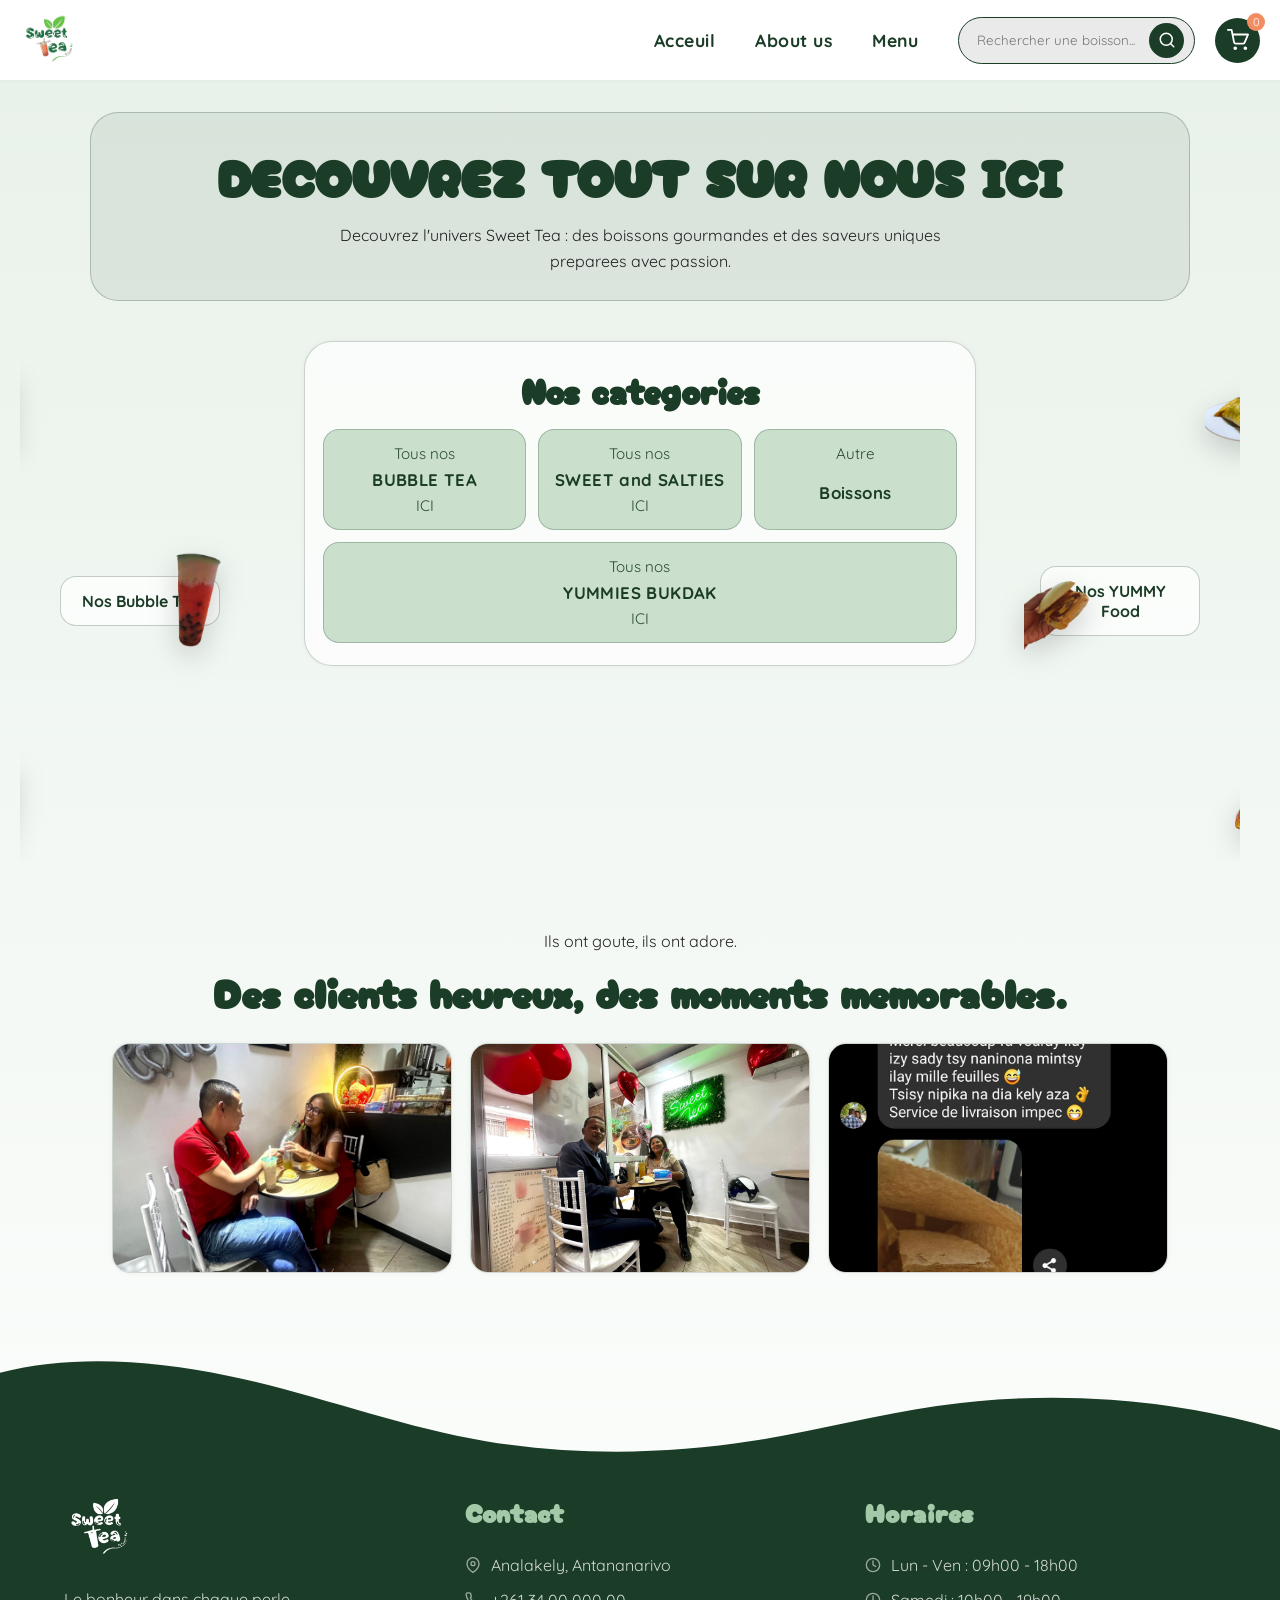
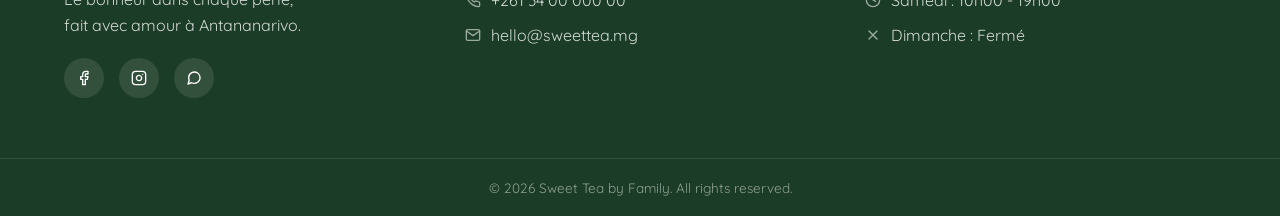
==== aboutUs.html @ da45d157 "ajout aboutUs" ====
<!doctype html>
<html lang="fr">
  <head>
    <meta charset="UTF-8" />
    <meta name="viewport" content="width=device-width, initial-scale=1.0" />
    <link rel="shortcut icon" href="assets/img/logo-sans-fond.png" type="image/x-icon" />
    <link rel="stylesheet" href="assets/css/index.css" />
    <link rel="stylesheet" href="assets/css/colors.css" />
    <link rel="stylesheet" href="assets/css/navbar.css" />
    <link rel="stylesheet" href="assets/css/footer.css" />
    <link rel="stylesheet" href="assets/css/aboutUs.css" />
    <title>Sweet Tea - About us</title>
  </head>

  <body class="about-page">
    <header>
      <a href="index.html"><img src="assets/img/logo-sans-fond.png" alt="logo de sweet tea" /></a>
      <nav class="header-nav">
        <ul class="header-links">
          <li class="header-list-links"><a href="index.html">Acceuil</a></li>
          <li class="header-list-links"><a href="aboutUs.html">About us</a></li>
          <li class="header-list-links"><a href="menu.html">Menu</a></li>
        </ul>

        <div class="header-actions">
          <div class="search-bar">
            <input type="text" placeholder="Rechercher une boisson..." />
            <button aria-label="Search">
              <svg xmlns="http://www.w3.org/2000/svg" width="18" height="18" viewBox="0 0 24 24" fill="none" stroke="currentColor" stroke-width="2" stroke-linecap="round" stroke-linejoin="round">
                <circle cx="11" cy="11" r="8" />
                <line x1="21" y1="21" x2="16.65" y2="16.65" />
              </svg>
            </button>
          </div>

          <div class="cart">
            <button class="cart-btn" aria-label="Panier">
              <svg xmlns="http://www.w3.org/2000/svg" width="22" height="22" viewBox="0 0 24 24" fill="none" stroke="currentColor" stroke-width="2" stroke-linecap="round" stroke-linejoin="round">
                <circle cx="9" cy="21" r="1" />
                <circle cx="20" cy="21" r="1" />
                <path d="M1 1h4l2.68 13.39a2 2 0 0 0 2 1.61h7.72a2 2 0 0 0 2-1.61L23 6H6" />
              </svg>
              <span class="cart-count">0</span>
            </button>
          </div>
        </div>
      </nav>
    </header>

    <main class="about-main">
      <section class="about-hero">
        <div class="about-hero-inner">
          <h1 class="about-title">Decouvrez tout sur nous ici</h1>
          <p class="about-subtitle">Decouvrez l'univers Sweet Tea : des boissons gourmandes et des saveurs uniques preparees avec passion.</p>
        </div>
      </section>

      <section class="about-showcase">
        <aside class="side side-left" aria-label="Nos Bubble Tea">
          <div class="half-wheel half-wheel-left">
            <div class="half-wheel-title">Nos Bubble Tea</div>
            <div class="ring ring-left" aria-hidden="true">
              <img class="ring-item" src="assets/img/products/bubbleTea2-removebg-preview.png" alt="" />
              <img class="ring-item" src="assets/img/products/chesseTea-removebg-preview.png" alt="" />
              <img class="ring-item" src="assets/img/products/oreo-removebg-preview.png" alt="" />
              <img class="ring-item" src="assets/img/products/latteCoco-removebg-preview.png" alt="" />
            </div>
          </div>
        </aside>

        <section class="center" aria-label="Decouverte produits">
          <div class="center-card">
            <h2 class="center-title">Nos categories</h2>
            <div class="center-actions" aria-label="Categories">
              <div class="action-card"><span>Tous nos</span><strong>BUBBLE TEA</strong><em>ICI</em></div>
              <div class="action-card"><span>Tous nos</span><strong>SWEET and SALTIES</strong><em>ICI</em></div>
              <div class="action-card"><span>Autre</span><strong>Boissons</strong></div>
              <div class="action-card wide"><span>Tous nos</span><strong>YUMMIES BUKDAK</strong><em>ICI</em></div>
            </div>
          </div>
        </section>

        <aside class="side side-right" aria-label="Nos Yummy Food">
          <div class="half-wheel half-wheel-right">
            <div class="half-wheel-title">Nos YUMMY Food</div>
            <div class="ring ring-right" aria-hidden="true">
              <img class="ring-item" src="assets/img/products/somosa-removebg-preview.png" alt="" />
              <img class="ring-item" src="assets/img/products/pateAChou2-removebg-preview.png" alt="" />
              <img class="ring-item" src="assets/img/products/croissant-removebg-preview.png" alt="" />
              <img class="ring-item" src="assets/img/products/vapeurDog-removebg-preview.png" alt="" />
            </div>
          </div>
        </aside>
      </section>

      <section class="reviews">
        <p class="reviews-kicker">Ils ont goute, ils ont adore.</p>
        <h2 class="reviews-title">Des clients heureux, des moments memorables.</h2>
        <div class="reviews-row" aria-label="Photos clients">
          <img src="assets/img/reviews/love.jpg" alt="Client 1" />
          <img src="assets/img/reviews/pepepe.jpg" alt="Client 2" />
          <img src="assets/img/reviews/screen.jpg" alt="Client 3" />
        </div>
      </section>
    </main>

    <div class="footer-wave">
      <svg data-name="Layer 1" xmlns="http://www.w3.org/2000/svg" viewBox="0 0 1200 120" preserveAspectRatio="none">
        <path d="M321.39,56.44c58-10.79,114.16-30.13,172-41.86,82.39-16.72,168.19-17.73,250.45-.39C823.78,31,906.67,72,985.66,92.83c70.05,18.48,146.53,26.09,214.34,3V0H0V27.35A600.21,600.21,0,0,0,321.39,56.44Z" class="shape-fill"></path>
      </svg>
    </div>

    <footer>
      <div class="footer-container">
        <div class="footer-column footer-brand">
          <img src="assets/img/logo-sans-fond.png" alt="Logo Sweet Tea" class="footer-logo" />
          <p>
            Le bonheur dans chaque perle, <br />
            fait avec amour à Antananarivo.
          </p>
          <div class="social-links">
            <a href="#" class="social-icon" aria-label="Facebook">
              <svg xmlns="http://www.w3.org/2000/svg" width="16" height="16" viewBox="0 0 24 24" fill="none" stroke="currentColor" stroke-width="2" stroke-linecap="round" stroke-linejoin="round">
                <path d="M18 2h-3a5 5 0 0 0-5 5v3H7v4h3v8h4v-8h3l1-4h-4V7a1 1 0 0 1 1-1h3z" />
              </svg>
            </a>
            <a href="#" class="social-icon" aria-label="Instagram">
              <svg xmlns="http://www.w3.org/2000/svg" width="16" height="16" viewBox="0 0 24 24" fill="none" stroke="currentColor" stroke-width="2" stroke-linecap="round" stroke-linejoin="round">
                <rect x="2" y="2" width="20" height="20" rx="5" ry="5" />
                <path d="M16 11.37A4 4 0 1 1 12.63 8 4 4 0 0 1 16 11.37z" />
                <line x1="17.5" y1="6.5" x2="17.51" y2="6.5" />
              </svg>
            </a>
            <a href="#" class="social-icon" aria-label="WhatsApp">
              <svg xmlns="http://www.w3.org/2000/svg" width="16" height="16" viewBox="0 0 24 24" fill="none" stroke="currentColor" stroke-width="2" stroke-linecap="round" stroke-linejoin="round">
                <path d="M21 11.5a8.38 8.38 0 0 1-.9 3.8 8.5 8.5 0 0 1-7.6 4.7 8.38 8.38 0 0 1-3.8-.9L3 21l1.9-5.7a8.38 8.38 0 0 1-.9-3.8 8.5 8.5 0 0 1 4.7-7.6 8.38 8.38 0 0 1 3.8-.9h.5a8.48 8.48 0 0 1 8 8v.5z" />
              </svg>
            </a>
          </div>
        </div>

        <div class="footer-column">
          <h4>Contact</h4>
          <ul class="footer-list">
            <li>
              <svg class="footer-icon" xmlns="http://www.w3.org/2000/svg" width="16" height="16" viewBox="0 0 24 24" fill="none" stroke="currentColor" stroke-width="2" stroke-linecap="round" stroke-linejoin="round">
                <path d="M21 10c0 7-9 13-9 13s-9-6-9-13a9 9 0 0 1 18 0z" />
                <circle cx="12" cy="10" r="3" />
              </svg>
              Analakely, Antananarivo
            </li>
            <li>
              <svg class="footer-icon" xmlns="http://www.w3.org/2000/svg" width="16" height="16" viewBox="0 0 24 24" fill="none" stroke="currentColor" stroke-width="2" stroke-linecap="round" stroke-linejoin="round">
                <path d="M22 16.92v3a2 2 0 0 1-2.18 2 19.79 19.79 0 0 1-8.63-3.07A19.5 19.5 0 0 1 4.69 12 19.79 19.79 0 0 1 1.65 3.55 2 2 0 0 1 3.64 1.36h3a2 2 0 0 1 2 1.72c.127.96.361 1.903.7 2.81a2 2 0 0 1-.45 2.11L7.91 9a16 16 0 0 0 6 6l.91-.91a2 2 0 0 1 2.11-.45c.907.339 1.85.573 2.81.7A2 2 0 0 1 21.73 16.92z" />
              </svg>
              +261 34 00 000 00
            </li>
            <li>
              <svg class="footer-icon" xmlns="http://www.w3.org/2000/svg" width="16" height="16" viewBox="0 0 24 24" fill="none" stroke="currentColor" stroke-width="2" stroke-linecap="round" stroke-linejoin="round">
                <path d="M4 4h16c1.1 0 2 .9 2 2v12c0 1.1-.9 2-2 2H4c-1.1 0-2-.9-2-2V6c0-1.1.9-2 2-2z" />
                <polyline points="22,6 12,13 2,6" />
              </svg>
              hello@sweettea.mg
            </li>
          </ul>
        </div>

        <div class="footer-column">
          <h4>Horaires</h4>
          <ul class="footer-list">
            <li>
              <svg class="footer-icon" xmlns="http://www.w3.org/2000/svg" width="16" height="16" viewBox="0 0 24 24" fill="none" stroke="currentColor" stroke-width="2" stroke-linecap="round" stroke-linejoin="round">
                <circle cx="12" cy="12" r="10" />
                <polyline points="12 6 12 12 16 14" />
              </svg>
              Lun - Ven : 09h00 - 18h00
            </li>
            <li>
              <svg class="footer-icon" xmlns="http://www.w3.org/2000/svg" width="16" height="16" viewBox="0 0 24 24" fill="none" stroke="currentColor" stroke-width="2" stroke-linecap="round" stroke-linejoin="round">
                <circle cx="12" cy="12" r="10" />
                <polyline points="12 6 12 12 16 14" />
              </svg>
              Samedi : 10h00 - 19h00
            </li>
            <li>
              <svg class="footer-icon" xmlns="http://www.w3.org/2000/svg" width="16" height="16" viewBox="0 0 24 24" fill="none" stroke="currentColor" stroke-width="2" stroke-linecap="round" stroke-linejoin="round">
                <line x1="18" y1="6" x2="6" y2="18" />
                <line x1="6" y1="6" x2="18" y2="18" />
              </svg>
              Dimanche : Fermé
            </li>
          </ul>
        </div>
      </div>

      <div class="footer-bottom">
        <p>&copy; 2026 Sweet Tea by Family. All rights reserved.</p>
      </div>
    </footer>
  </body>
</html>
---- assets/css/index.css ----
/* ─────────────────────────────────────────
   RESET & BASE
───────────────────────────────────────── */
* {
  padding: 0;
  margin: 0;
  box-sizing: border-box;
  font-family: 'Quicksand', sans-serif;
}

h1 {
  font-family: 'Cherry Bomb One', cursive;
}

body {
  background-color: var(--color-bg-main);
  min-height: 100vh;
}

/* ─────────────────────────────────────────
   MAIN
───────────────────────────────────────── */
main {
  width: 100%;
  padding: 5ch 2ch 0 2ch;
}

/* ─────────────────────────────────────────
   HERO
───────────────────────────────────────── */
.hero {
  display: flex;
  align-items: center;
  justify-content: space-around;
  height: calc(100dvh  - 5rem);
  gap: 40px;
}

.hero-content h1 {
  font-size: 4rem;
  color: var(--color-primary);
  line-height: 1.1;
  margin-bottom: 20px;
}

.hero-content > p {
  line-height: 1.5;
}

.text-accent {
  color: var(--color-accent);
}

.hero-content p {
  font-size: 1.2rem;
  color: var(--color-text-main);
  margin-bottom: 35px;
  max-width: 500px;
}

.btn-primary {
  display: inline-block;
  background-color: var(--color-accent);
  color: var(--color-white);
  padding: 18px 35px;
  border-radius: 50px;
  text-decoration: none;
  font-weight: 700;
  box-shadow: var(--shadow-btn);
  transition: transform 0.3s ease, background-color 0.3s;
}

.btn-primary:hover {
  transform: translateY(-3px);
  background-color: var(--color-accent-hover);
}

.hero-image {
  overflow: hidden;
}

.hero-image img {
  width: 110%;
  animation: floating 3s ease-in-out infinite;
}

@keyframes floating {
  0%, 100% { transform: translateY(0); }
  50%       { transform: translateY(-20px); }
}

/* ─────────────────────────────────────────
   FEATURES
───────────────────────────────────────── */
.cards {
  display: grid;
  grid-template-columns: repeat(auto-fit, minmax(280px, 1fr));
  gap: 30px;
  width: 90%;
  max-width: 1200px;
  margin: 80px auto;
  padding: 0 20px;
}

.feature-card {
  background-color: var(--color-bg-card);
  padding: 40px 30px;
  border-radius: 35px;
  text-align: center;
  transition: all 0.4s cubic-bezier(0.175, 0.885, 0.32, 1.275);
  border: 1px solid var(--color-primary);
}

.feature-card:hover {
  transform: translateY(-15px);
  box-shadow: var(--shadow-feature-hover);
  border-color: var(--color-secondary);
}

.icon-wrapper {
  color: var(--color-primary);
  background-color: var(--color-bg-main);
  width: 80px;
  height: 80px;
  margin: 0 auto 20px;
  display: flex;
  align-items: center;
  justify-content: center;
  border-radius: 50%;
  transition: background-color 0.3s, color 0.3s;
}

.feature-card:hover .icon-wrapper {
  background-color: var(--color-secondary);
}

.feature-card h3 {
  color: var(--color-primary);
  margin-bottom: 15px;
  font-size: 1.5rem;
}

.feature-card p {
  color: var(--color-text-muted);
  font-size: 1rem;
  line-height: 1.6;
  text-align: justify;
}

/* ─────────────────────────────────────────
   INGREDIENTS CTA
───────────────────────────────────────── */
.ingredients-cta {
  width: 90%;
  max-width: 1200px;
  margin: 0 auto;
  text-align: center;
}

.cta-text {
  font-size: 1.2rem;
  color: var(--color-text-main);
  margin-bottom: 20px;
  line-height: 1.6;
}

.cta-text span {
  font-family: 'Cherry Bomb One', cursive;
  color: var(--color-accent);
  font-size: 1.6rem;
}

/* ─────────────────────────────────────────
   BEST SELLERS
───────────────────────────────────────── */
.cards-container {
  width: 90%;
  max-width: 1200px;
  margin: 100px auto;
  text-align: center;
}

.section-title {
  font-family: 'Cherry Bomb One', cursive;
  font-size: 3rem;
  color: var(--color-primary);
  margin-bottom: 50px;
}

.products-grid {
  display: grid;
  grid-template-columns: repeat(auto-fit, minmax(300px, 1fr));
  gap: 40px;
}

.product-card {
  background: var(--color-bg-card-glass);
  backdrop-filter: blur(10px);
  -webkit-backdrop-filter: blur(10px);
  border: 1px solid rgba(255, 255, 255, 0.3);
  border-radius: 40px;
  padding: 30px;
  position: relative;
  transition: transform 0.3s ease;
  border: 1px solid var(--color-primary);
}

.product-card:hover {
  transform: scale(1.02);
}

.product-image {
  width: 100%;
  height: 280px;
  display: flex;
  align-items: center;
  justify-content: center;
  margin-bottom: 20px;
  overflow: hidden;
}

.product-image img {
  width: 100%;
  height: 100%;
  object-fit: contain;
  animation: floating 4s ease-in-out infinite;
}

.product-info h3 {
  color: var(--color-primary);
  font-size: 1.6rem;
  margin-bottom: 10px;
}

.product-info p {
  color: var(--color-text-muted);
  font-size: 0.9rem;
  margin-bottom: 20px;
  text-align: justify;
}

.price {
  font-weight: 800;
  color: var(--color-primary);
  font-size: 1.3rem;
}

.btn-add {
  position: absolute;
  bottom: 20px;
  right: 20px;
  background-color: var(--color-accent);
  color: var(--color-white);
  border: none;
  width: 45px;
  height: 45px;
  border-radius: 50%;
  display: flex;
  align-items: center;
  justify-content: center;
  cursor: pointer;
  transition: background-color 0.3s, transform 0.2s;
}

.btn-add:hover {
  background-color: var(--color-accent-hover);
  transform: rotate(90deg);
}

/* ─────────────────────────────────────────
MAP SECTION
───────────────────────────────────────── */
.map-section {
  width: 90%;
  text-align: center;
}

.map-section .map-container {
  width: 100%;
  height: 30vh;
  border-radius: 30px;
  overflow: hidden;
  box-shadow: var(--shadow-card);
}

.map-section iframe {
  width: 100%;
  height: 100%;
}

/* ─────────────────────────────────────────
   FOOTER WAVE
───────────────────────────────────────── */
.footer-wave {
  width: 100%;
  overflow: hidden;
  margin-top: 80px;
  transform: rotate(180deg);
}

.footer-wave svg {
  position: relative;
  display: block;
  width: calc(100% + 1.3px);
  height: 100px;
}

.footer-wave .shape-fill {
  fill: var(--color-footer-bg);
}
---- assets/css/colors.css ----
@import url("https://fonts.googleapis.com/css2?family=Cherry+Bomb+One&display=swap");
@import url('https://fonts.googleapis.com/css2?family=Quicksand:wght@300..700&display=swap');


:root {
  /* ── Couleurs Principales (Thé & Nature) ── */
  --color-primary:        #1B3C26;   /* Vert Sombre : headers, titres, footer */
  --color-secondary:      #A3C9A8;   /* Vert Tendre : accents légers, bordures, hover */

  /* ── Couleur d'Action (Accent) ── */
  --color-accent:         #F28D61;   /* Orange Corail : boutons, prix, CTA */
  --color-accent-hover:   #E57B4D;   /* Corail foncé : état survol */

  /* ── Fond & Neutres ── */
  --color-bg-main:        #EAEAEA;   /* Gris Logo : fond de page */
  --color-bg-card:        #FFFFFF;   /* Blanc : cartes, header */
  --color-bg-card-glass:  rgba(255, 255, 255, 0.6); /* Verre givré : product cards */



  ++
  /* ── Textes ── */
  --color-text-main:      #333333;   /* Anthracite : corps de texte */
  --color-text-muted:     rgba(51, 51, 51, 0.7);   /* Corps atténué */
  --color-white:          #FFFFFF;

  /* ── Effets & Ombres ── */
  --shadow-card:          0 0 5px rgba(0, 0, 0, 0.05);
  --shadow-btn:           0 10px 20px rgba(242, 141, 97, 0.3);
  --shadow-feature-hover: 0 20px 40px rgba(27, 60, 38, 0.08);

  /* ── Overlay footer ── */
  --color-footer-bg:      var(--color-primary);
  --color-footer-icon-bg: rgba(255, 255, 255, 0.1);
  --color-footer-border:  rgba(255, 255, 255, 0.1);
  --color-footer-heading: var(--color-secondary);
}
---- assets/css/navbar.css ----
/* ─────────────────────────────────────────
   HEADER
───────────────────────────────────────── */
header {
  display: flex;
  height: 5rem;
  width: 100vw;
  align-items: center;
  justify-content: space-between;
  background-color: var(--color-bg-card);
  padding: 2ch;
  box-shadow: var(--shadow-card);
  position: fixed;
  z-index: 1;
}

header > a {
  height: 120%;
  display: flex;
  align-items: center;
}

header img {
  height: 120%;
  width: auto;
  object-fit: contain;
}

.header-links {
  display: flex;
  list-style: none;
  align-items: center;
  gap: 40px;
}

.header-list-links a {
  text-decoration: none;
  color: var(--color-primary);
  font-weight: 700;
  font-size: 1.1rem;
  letter-spacing: 0.5px;
  position: relative;
}

.header-list-links a::after {
  content: '';
  position: absolute;
  width: 0;
  height: 2px;
  bottom: -5px;
  left: 0;
  background-color: var(--color-accent);
  transition: width 0.3s ease;
}

.header-list-links a:hover::after {
  width: 100%;
}

/* ─────────────────────────────────────────
   HEADER NAV
───────────────────────────────────────── */
.header-nav {
  display: flex;
  align-items: center;
  gap: 40px;
}

/* actions à droite */
.header-actions {
  display: flex;
  align-items: center;
  gap: 20px;
}

/* ─────────────────────────────────────────
   SEARCH BAR
───────────────────────────────────────── */
.search-bar {
  display: flex;
  align-items: center;
  background: var(--color-bg-main);
  border-radius: 30px;
  padding: 5px 10px;
  border: 1px solid var(--color-primary);
}

.search-bar input {
  border: none;
  outline: none;
  background: transparent;
  padding: 8px;
  width: 180px;
  color: var(--color-text-main);
}

.search-bar button {
  background: var(--color-primary);
  border: none;
  border-radius: 50%;
  width: 35px;
  height: 35px;
  color: white;
  display: flex;
  align-items: center;
  justify-content: center;
  cursor: pointer;
}

.search-bar button:hover {
  background: var(--color-accent-hover);
}

.search-bar:focus-within {
  border-color: var(--color-accent);
  box-shadow: 0 0 5px var(--color-accent);
}

/* ─────────────────────────────────────────
   CART
───────────────────────────────────────── */
.cart-btn {
  position: relative;
  background: var(--color-primary);
  border: none;
  width: 45px;
  height: 45px;
  border-radius: 50%;
  color: white;
  display: flex;
  align-items: center;
  justify-content: center;
  cursor: pointer;
  transition: transform 0.2s;
}

.cart-btn:hover {
  transform: scale(1.1);
}

/* compteur panier */
.cart-count {
  position: absolute;
  top: -5px;
  right: -5px;
  background: var(--color-accent);
  color: white;
  font-size: 0.7rem;
  width: 18px;
  height: 18px;
  border-radius: 50%;
  display: flex;
  align-items: center;
  justify-content: center;
}
---- assets/css/footer.css ----
/* ─────────────────────────────────────────
   FOOTER
───────────────────────────────────────── */
footer {
  background-color: var(--color-footer-bg);
  color: var(--color-white);
  padding: 40px 0 20px;
}

.footer-container {
  width: 90%;
  max-width: 1200px;
  margin: 0 auto;
  display: grid;
  grid-template-columns: repeat(auto-fit, minmax(250px, 1fr));
  gap: 50px;
}

.footer-column h4 {
  font-family: 'Cherry Bomb One', cursive;
  color: var(--color-footer-heading);
  font-size: 1.6rem;
  margin-bottom: 25px;
  letter-spacing: 1px;
}

.footer-logo {
  height: 70px;
  margin-bottom: 20px;
  filter: brightness(0) invert(1);
}

.footer-brand p {
  line-height: 1.6;
  opacity: 0.8;
  margin-bottom: 20px;
}

.footer-list {
  list-style: none;
}

.footer-list li {
  margin-bottom: 15px;
  opacity: 0.8;
  display: flex;
  align-items: center;
  gap: 10px;
}

.footer-icon {
  flex-shrink: 0;
  opacity: 0.7;
}

/* ── Réseaux Sociaux ── */
.social-links {
  display: flex;
  gap: 15px;
}

.social-icon {
  width: 40px;
  height: 40px;
  background: var(--color-footer-icon-bg);
  display: flex;
  align-items: center;
  justify-content: center;
  border-radius: 50%;
  text-decoration: none;
  color: var(--color-white);
  transition: background-color 0.3s ease, transform 0.3s ease;
}

.social-icon:hover {
  background-color: var(--color-accent);
  transform: translateY(-5px);
}

/* ── Copyright ── */
.footer-bottom {
  margin-top: 60px;
  padding-top: 20px;
  border-top: 1px solid var(--color-footer-border);
  text-align: center;
}

.footer-bottom p {
  font-size: 0.85rem;
  opacity: 0.5;
}
---- assets/css/aboutUs.css ----
/* ABOUT US page only (header/footer restent ceux de l'index) */

.about-page { background: linear-gradient(180deg, rgba(163, 201, 168, 0.25), rgba(255, 255, 255, 0.2)); }
.about-main { padding-top: 7rem; padding-left: 2ch; padding-right: 2ch; }

/* HERO */
.about-hero { display: flex; justify-content: center; margin-bottom: 40px; }
.about-hero-inner { width: min(1100px, 100%); background: rgba(27, 60, 38, 0.08); border: 1px solid rgba(27, 60, 38, 0.25); border-radius: 28px; padding: 26px 22px; text-align: center; }
.about-title { font-family: 'Cherry Bomb One', cursive; color: var(--color-primary); font-size: clamp(2.2rem, 4vw, 3.4rem); letter-spacing: 0.5px; margin-bottom: 10px; text-transform: uppercase; }
.about-subtitle { color: var(--color-text-main); opacity: 0.85; max-width: 65ch; margin: 0 auto; line-height: 1.6; }

/* LAYOUT */
.about-showcase { width: min(1200px, 100%); margin: 0 auto; display: grid; grid-template-columns: 240px 1fr 240px; gap: 24px; align-items: start; }
.side { min-height: 520px; }

/* DEMI-ROUES */
.half-wheel { width: 240px; height: 520px; position: relative; overflow: hidden; }
.half-wheel-left { margin-left: -2ch; }
.half-wheel-right { margin-right: -2ch; }

.half-wheel-title { position: absolute; left: 50%; top: 50%; transform: translate(-50%, -50%); width: 160px; text-align: center; background: rgba(255, 255, 255, 0.75); border: 1px solid rgba(27, 60, 38, 0.25); color: var(--color-primary); padding: 14px; border-radius: 16px; font-weight: 700; }

.ring { width: 520px; height: 520px; border-radius: 50%; position: absolute; top: 0; animation: spin 14s linear infinite; }
.ring-left { left: -280px; }
.ring-right { right: -280px; animation-direction: reverse; }

.ring-item { width: 110px; height: 110px; object-fit: contain; position: absolute; filter: drop-shadow(0 10px 14px rgba(0, 0, 0, 0.18)); }
.ring-item:nth-child(1) { top: 10px; left: 50%; transform: translateX(-50%); }
.ring-item:nth-child(2) { top: 50%; right: 10px; transform: translateY(-50%); }
.ring-item:nth-child(3) { bottom: 10px; left: 50%; transform: translateX(-50%); }
.ring-item:nth-child(4) { top: 50%; left: 10px; transform: translateY(-50%); }

@keyframes spin { to { transform: rotate(360deg); } }

/* CENTRE */
.center { min-height: 520px; }
.center-card { 
  background: rgba(255, 255, 255, 0.7); 
  border: 1px solid rgba(27, 60, 38, 0.22); border-radius: 28px; padding: 22px 18px; box-shadow: var(--shadow-card); }
.center-title { font-family: 'Cherry Bomb One', cursive; color: var(--color-primary); font-size: 2.2rem; text-align: center; margin-bottom: 14px; }
.center-actions { display: grid; grid-template-columns: repeat(3, minmax(0, 1fr)); gap: 12px; }
.action-card { background: rgba(163, 201, 168, 0.55); border: 1px solid rgba(27, 60, 38, 0.25); border-radius: 16px; padding: 14px 12px; text-align: center; color: var(--color-primary); display: grid; gap: 6px; }
.action-card span, .action-card em { font-size: 0.95rem; opacity: 0.9; font-style: normal; }
.action-card strong { font-size: 1.05rem; letter-spacing: 0.4px; }
.action-card.wide { grid-column: 1 / -1; }
.center-note { text-align: center; color: var(--color-text-main); opacity: 0.75; margin-top: 10px; }

/* REVIEWS */
.reviews { width: min(1200px, 100%); margin: 70px auto 20px; text-align: center; }
.reviews-kicker { color: var(--color-text-main); opacity: 0.85; margin-bottom: 10px; }
.reviews-title { font-family: 'Cherry Bomb One', cursive; color: var(--color-primary); font-size: clamp(1.9rem, 3.2vw, 2.8rem); margin-bottom: 22px; }
.reviews-row { display: flex; gap: 18px; justify-content: center; flex-wrap: wrap; }
.reviews-row img { width: 340px; height: 230px; object-fit: cover; border-radius: 18px; border: 1px solid rgba(27, 60, 38, 0.18); box-shadow: var(--shadow-card); }

/* RESPONSIVE */
@media (max-width: 980px) {
  .about-showcase { grid-template-columns: 1fr; }
  .side, .center { min-height: auto; }
  .half-wheel { width: 100%; height: 260px; margin-left: 0; margin-right: 0; }
  .center-actions { grid-template-columns: 1fr; }
}
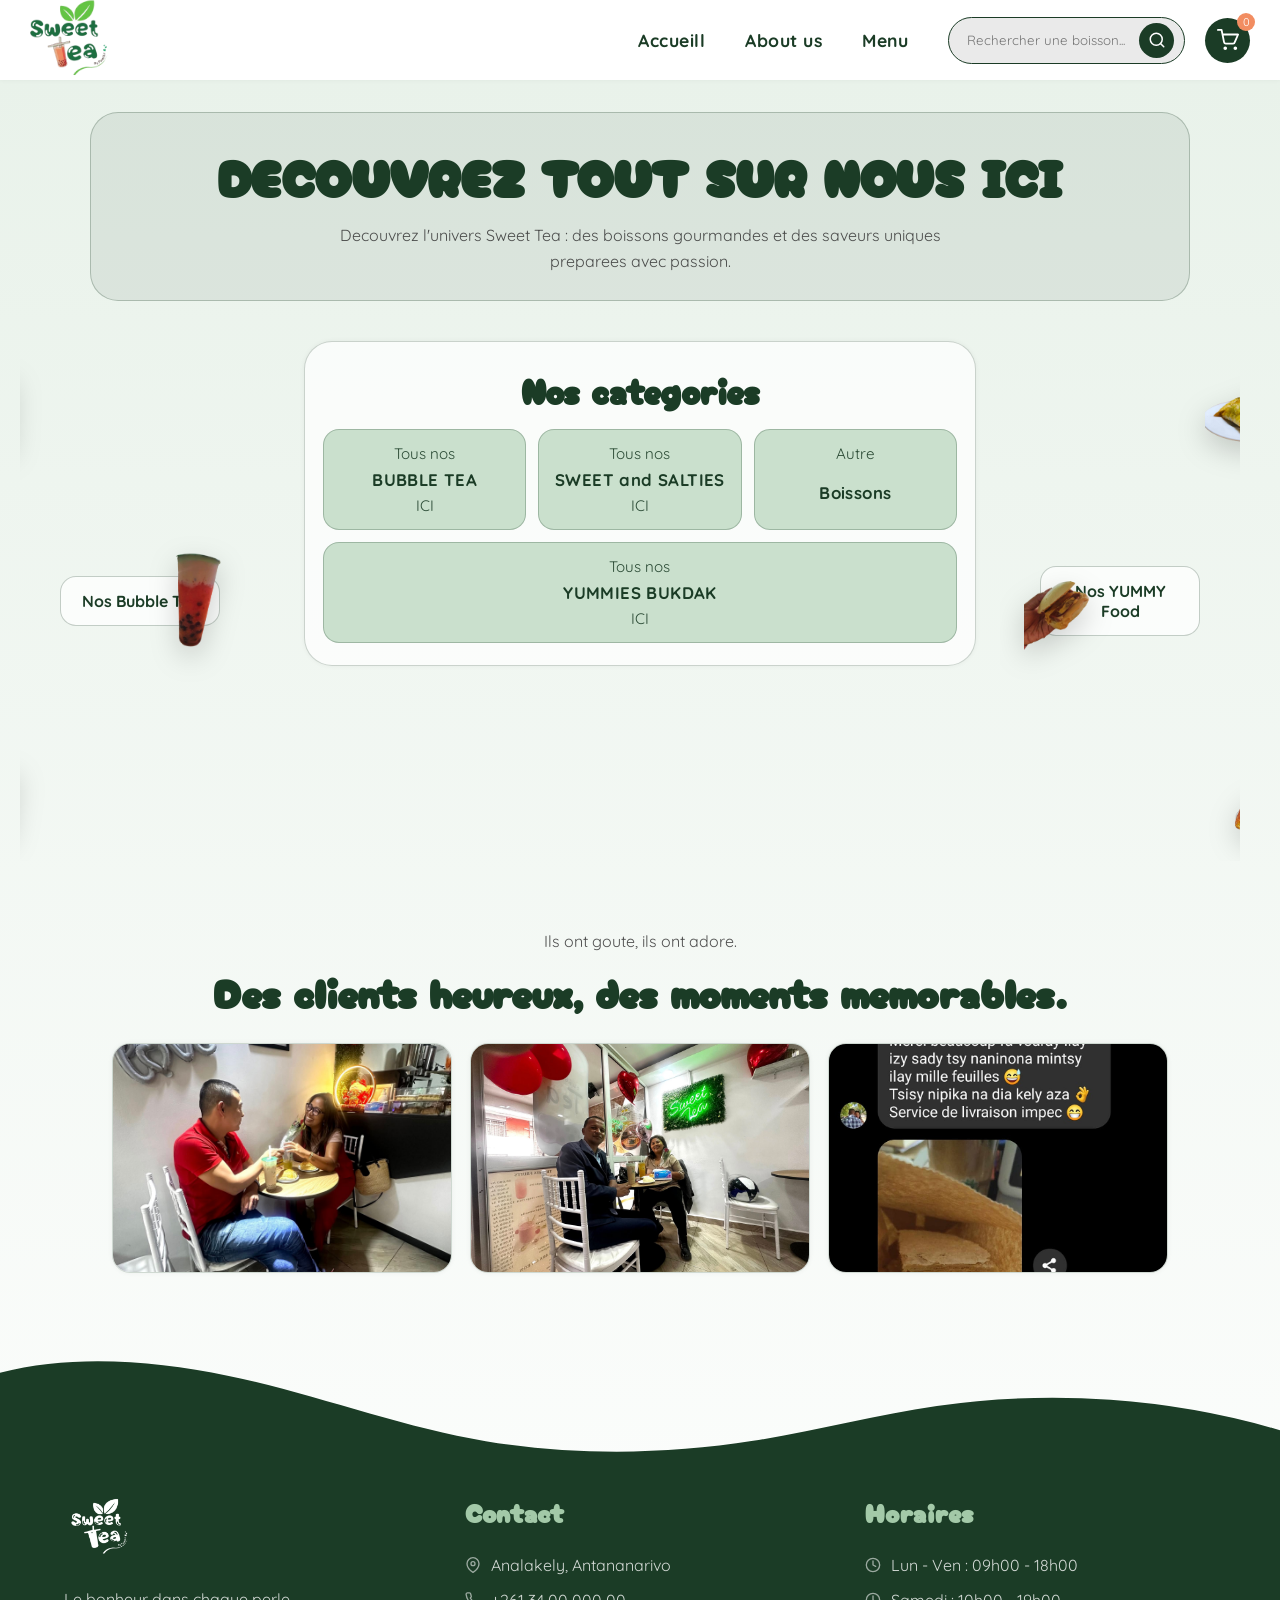
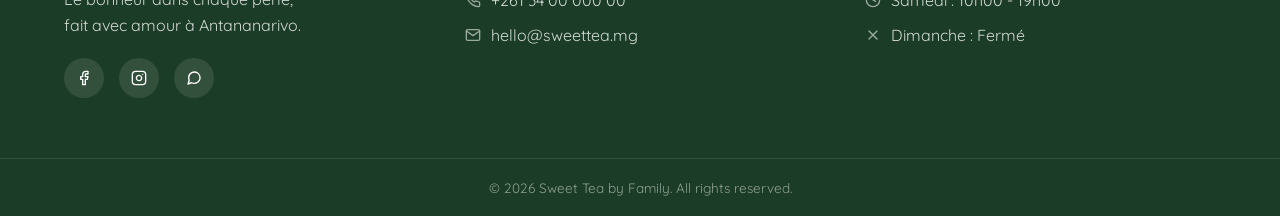
==== commit f9b3419d: "Adjustemens landing page" ====
--- a/aboutUs.html
+++ b/aboutUs.html
@@ -17,7 +17,7 @@
       <a href="index.html"><img src="assets/img/logo-sans-fond.png" alt="logo de sweet tea" /></a>
       <nav class="header-nav">
         <ul class="header-links">
-          <li class="header-list-links"><a href="index.html">Acceuil</a></li>
+          <li class="header-list-links"><a href="#">Accueill</a></li>
           <li class="header-list-links"><a href="aboutUs.html">About us</a></li>
           <li class="header-list-links"><a href="menu.html">Menu</a></li>
         </ul>
--- a/assets/css/index.css
+++ b/assets/css/index.css
@@ -1,4 +1,3 @@
-
 /* ─────────────────────────────────────────
    RESET & BASE
 ───────────────────────────────────────── */
@@ -32,9 +31,12 @@
 .hero {
   display: flex;
   align-items: center;
-  justify-content: space-around;
-  height: calc(100dvh  - 5rem);
-  gap: 40px;
+  justify-content: center;
+  gap: 60px;
+  height: calc(100dvh - 5rem);
+  max-width: 1200px;
+  margin: auto;
+  padding: 0 40px;
 }
 
 .hero-content h1 {
@@ -81,7 +83,8 @@
 }
 
 .hero-image img {
-  width: 110%;
+  width: 350px;
+  max-width: 100%;
   animation: floating 3s ease-in-out infinite;
 }
 
@@ -289,23 +292,164 @@
   height: 100%;
 }
 
-/* ─────────────────────────────────────────
-   FOOTER WAVE
-───────────────────────────────────────── */
-.footer-wave {
-  width: 100%;
-  overflow: hidden;
-  margin-top: 80px;
-  transform: rotate(180deg);
-}
-
-.footer-wave svg {
-  position: relative;
-  display: block;
-  width: calc(100% + 1.3px);
-  height: 100px;
-}
-
-.footer-wave .shape-fill {
-  fill: var(--color-footer-bg);
+/* ═════════════════════════════════════════
+   RESPONSIVE — MOBILE FIRST
+   Breakpoints :
+     ≤ 768px  → tablette / grand mobile
+     ≤ 480px  → petit mobile
+═════════════════════════════════════════ */
+
+/* ─────────────────────────────────────────
+   TABLETTE  (≤ 768px)
+───────────────────────────────────────── */
+@media (max-width: 768px) {
+
+  /* ── HERO ── */
+  .hero {
+    flex-direction: column-reverse;   /* image en haut, texte en bas */
+    height: auto;
+    padding-top: 2rem;
+    padding-bottom: 3rem;
+    text-align: center;
+    gap: 20px;
+  }
+
+  .hero-content h1 {
+    font-size: 2.8rem;
+  }
+
+  .hero-content p {
+    font-size: 1rem;
+    max-width: 100%;
+    margin-bottom: 25px;
+  }
+
+  .hero-image {
+    width: 60%;
+    max-width: 320px;
+    margin: 0 auto;
+  }
+
+  .hero-image img {
+    width: 100%;
+  }
+
+  /* ── FEATURE CARDS ── */
+  .cards {
+    grid-template-columns: 1fr;
+    width: 95%;
+    margin: 50px auto;
+    gap: 20px;
+  }
+
+  /* ── SECTION TITLES ── */
+  .section-title {
+    font-size: 2.2rem;
+    margin-bottom: 30px;
+  }
+
+  /* ── INGREDIENTS CTA ── */
+  .ingredients-cta {
+    width: 95%;
+    padding: 0 10px;
+  }
+
+  .cta-text {
+    font-size: 1rem;
+  }
+
+  .cta-text span {
+    font-size: 1.3rem;
+  }
+
+  /* ── CARDS CONTAINER ── */
+  .cards-container {
+    width: 95%;
+    margin: 60px auto;
+  }
+
+  /* ── PRODUCTS GRID ── */
+  .products-grid {
+    grid-template-columns: 1fr;
+    gap: 25px;
+  }
+
+  /* ── MAP ── */
+  .map-section {
+    width: 95%;
+  }
+
+  .map-section .map-container {
+    height: 40vh;
+  }
+
+  /* ── FOOTER WAVE ── */
+  .footer-wave {
+    margin-top: 50px;
+  }
+}
+
+/* ─────────────────────────────────────────
+   PETIT MOBILE  (≤ 480px)
+───────────────────────────────────────── */
+@media (max-width: 480px) {
+
+  /* ── MAIN ── */
+  main {
+    padding: 4ch 1.2ch 0 1.2ch;
+  }
+
+  /* ── HERO ── */
+  .hero-content h1 {
+    font-size: 2.2rem;
+    letter-spacing: -1px;
+  }
+
+  .hero-content p {
+    font-size: 0.95rem;
+  }
+
+  .btn-primary {
+    padding: 14px 26px;
+    font-size: 0.95rem;
+  }
+
+  .hero-image {
+    width: 75%;
+  }
+
+  /* ── FEATURE CARD ── */
+  .feature-card {
+    padding: 30px 20px;
+    border-radius: 25px;
+  }
+
+  /* ── SECTION TITLE ── */
+  .section-title {
+    font-size: 1.9rem;
+  }
+
+  /* ── PRODUCT CARD ── */
+  .product-card {
+    border-radius: 30px;
+    padding: 20px;
+  }
+
+  .product-image {
+    height: 220px;
+  }
+
+  .product-info h3 {
+    font-size: 1.3rem;
+  }
+
+  .price {
+    font-size: 1.1rem;
+  }
+
+  /* ── MAP ── */
+  .map-section .map-container {
+    height: 50vw;
+    min-height: 200px;
+  }
 }
--- a/assets/css/colors.css
+++ b/assets/css/colors.css
@@ -16,9 +16,6 @@
   --color-bg-card:        #FFFFFF;   /* Blanc : cartes, header */
   --color-bg-card-glass:  rgba(255, 255, 255, 0.6); /* Verre givré : product cards */
 
-
-
-  ++
   /* ── Textes ── */
   --color-text-main:      #333333;   /* Anthracite : corps de texte */
   --color-text-muted:     rgba(51, 51, 51, 0.7);   /* Corps atténué */
--- a/assets/css/navbar.css
+++ b/assets/css/navbar.css
@@ -12,18 +12,21 @@
   box-shadow: var(--shadow-card);
   position: fixed;
   z-index: 1;
+  padding-right: 3ch;
 }
 
 header > a {
-  height: 120%;
-  display: flex;
-  align-items: center;
+  height: 250%;
+  display: flex;
+  align-items: center;
+  padding-block: 10px;
 }
 
 header img {
   height: 120%;
   width: auto;
   object-fit: contain;
+  flex-shrink: 0;
 }
 
 .header-links {
@@ -152,4 +155,211 @@
   display: flex;
   align-items: center;
   justify-content: center;
+}/* ═════════════════════════════════════════
+   NAVBAR RESPONSIVE — HAMBURGER
+═════════════════════════════════════════ */
+
+/* ── Bouton burger (caché sur desktop) ── */
+.burger {
+  display: none;
+  flex-direction: column;
+  justify-content: center;
+  gap: 6px;
+  background: none;
+  border: none;
+  cursor: pointer;
+  padding: 6px;
+  z-index: 100;
+  flex-shrink: 0;
+}
+
+.burger span {
+  display: block;
+  width: 26px;
+  height: 2.5px;
+  background-color: var(--color-primary);
+  border-radius: 2px;
+  transition: transform 0.35s ease, opacity 0.25s ease, width 0.3s ease;
+  transform-origin: center;
+}
+
+/* Animation → croix */
+.burger.open span:nth-child(1) { transform: translateY(8.5px) rotate(45deg); }
+.burger.open span:nth-child(2) { opacity: 0; width: 0; }
+.burger.open span:nth-child(3) { transform: translateY(-8.5px) rotate(-45deg); }
+
+/* ─────────────────────────────────────────
+   ≤ 768px
+───────────────────────────────────────── */
+@media (max-width: 768px) {
+
+  .burger { display: flex; }
+
+  /* Drawer plein écran qui glisse depuis le haut */
+  .header-nav {
+    position: fixed;
+    top: 5rem;
+    left: 0;
+    width: 100%;
+    height: calc(100dvh - 5rem);
+    flex-direction: column;
+    align-items: stretch;
+    justify-content: flex-start;
+    background-color: var(--color-bg-card);
+    padding: 2rem 1.5rem 3rem;
+    gap: 0;
+    overflow-y: auto;
+    z-index: 99;
+
+    /* état fermé */
+    transform: translateX(100%);
+    opacity: 0;
+    pointer-events: none;
+    transition: transform 0.35s cubic-bezier(0.4, 0, 0.2, 1),
+                opacity 0.25s ease;
+  }
+
+  .header-nav.open {
+    transform: translateX(0);
+    opacity: 1;
+    pointer-events: all;
+  }
+
+  /* ── Liste de liens nav ── */
+  .header-links {
+    flex-direction: column;
+    align-items: stretch;
+    gap: 0;
+    width: 100%;
+    margin-bottom: 1.5rem;
+  }
+
+  .header-list-links {
+    border-bottom: 1px solid var(--color-secondary);
+  }
+
+  .header-list-links:first-child {
+    border-top: 1px solid var(--color-secondary);
+  }
+
+  .header-list-links a {
+    display: flex;
+    align-items: center;
+    justify-content: space-between;
+    padding: 1.1rem 0.5rem;
+    font-size: 1.2rem;
+    color: var(--color-primary);
+    font-weight: 700;
+    text-decoration: none;
+    transition: color 0.2s, background-color 0.2s;
+    border-radius: 10px;
+  }
+
+  /* Petite flèche → à droite de chaque lien */
+  .header-list-links a::after {
+    content: '';
+    display: block;
+    width: 8px;
+    height: 8px;
+    border-right: 2.5px solid var(--color-accent);
+    border-top: 2.5px solid var(--color-accent);
+    transform: rotate(45deg);
+    opacity: 0.7;
+    position: static;
+    background: none;
+    height: 8px;
+    bottom: auto;
+    left: auto;
+    transition: transform 0.2s ease;
+  }
+
+  .header-list-links a:hover,
+  .header-list-links a:active {
+    color: var(--color-accent);
+    background-color: rgba(163, 201, 168, 0.15);
+    padding-left: 1rem;
+  }
+
+  .header-list-links a:hover::after,
+  .header-list-links a:active::after {
+    transform: rotate(45deg) translate(3px, -3px);
+    opacity: 1;
+  }
+
+  /* ── Section actions (search + panier) ── */
+  .header-actions {
+    flex-direction: column;
+    align-items: stretch;
+    gap: 16px;
+    width: 100%;
+    padding-top: 0.5rem;
+  }
+
+  /* Search prend toute la largeur */
+  .search-bar {
+    width: 100%;
+    padding: 8px 12px;
+  }
+
+  .search-bar input {
+    width: 100%;
+    font-size: 1rem;
+    padding: 10px 8px;
+  }
+
+  .search-bar button {
+    width: 40px;
+    height: 40px;
+    flex-shrink: 0;
+  }
+
+  /* Bouton panier → pleine largeur avec label */
+  .cart-btn {
+    width: 100%;
+    height: auto;
+    border-radius: 50px;
+    padding: 14px 20px;
+    gap: 10px;
+    font-size: 1rem;
+    font-weight: 700;
+    justify-content: center;
+  }
+
+  /* Ajoute un label texte sur mobile */
+  .cart-btn::after {
+    content: 'Mon panier';
+  }
+
+  .cart-count {
+    position: static;
+    background: var(--color-accent);
+    color: white;
+    width: 22px;
+    height: 22px;
+    font-size: 0.75rem;
+    border-radius: 50%;
+    display: flex;
+    align-items: center;
+    justify-content: center;
+    margin-left: auto;
+  }
+}
+
+/* ─────────────────────────────────────────
+   ≤ 480px — petit mobile
+───────────────────────────────────────── */
+@media (max-width: 480px) {
+
+  header { height: 4.5rem; }
+
+  .header-nav {
+    top: 4.5rem;
+    height: calc(100dvh - 4.5rem);
+    padding: 1.5rem 1.2rem 2.5rem;
+  }
+
+  .header-list-links a {
+    font-size: 1.1rem;
+    padding: 1rem 0.5rem;
+  }
 }
--- a/assets/css/footer.css
+++ b/assets/css/footer.css
@@ -89,3 +89,108 @@
   font-size: 0.85rem;
   opacity: 0.5;
 }
+
+/* ═════════════════════════════════════════
+   FOOTER RESPONSIVE
+═════════════════════════════════════════ */
+
+/* ─────────────────────────────────────────
+   TABLETTE (≤ 768px)
+───────────────────────────────────────── */
+@media (max-width: 768px) {
+
+  footer {
+    padding: 30px 0 15px;
+  }
+
+  .footer-container {
+    width: 95%;
+    grid-template-columns: 1fr;
+    gap: 30px;
+  }
+
+  .footer-brand {
+    text-align: center;
+  }
+
+  .footer-brand p {
+    margin: 0 auto 20px;
+    max-width: 340px;
+  }
+
+  .social-links {
+    justify-content: center;
+  }
+
+  .footer-column h4 {
+    font-size: 1.4rem;
+    margin-bottom: 18px;
+  }
+
+  .footer-bottom {
+    margin-top: 35px;
+  }
+}
+
+/* ─────────────────────────────────────────
+   PETIT MOBILE (≤ 480px)
+───────────────────────────────────────── */
+@media (max-width: 480px) {
+
+  footer {
+    padding: 25px 0 12px;
+  }
+
+  .footer-container {
+    width: 90%;
+    gap: 25px;
+  }
+
+  .footer-logo {
+    height: 55px;
+  }
+
+  .footer-column h4 {
+    font-size: 1.2rem;
+    margin-bottom: 14px;
+  }
+
+  .footer-list li {
+    font-size: 0.9rem;
+    margin-bottom: 10px;
+  }
+
+  .social-icon {
+    width: 36px;
+    height: 36px;
+  }
+
+  .footer-bottom {
+    margin-top: 25px;
+  }
+
+  .footer-bottom p {
+    font-size: 0.78rem;
+  }
+}
+
+/* ─────────────────────────────────────────
+   FOOTER WAVE
+───────────────────────────────────────── */
+.footer-wave {
+  width: 100%;
+  overflow: hidden;
+  margin-top: 80px;
+  transform: rotate(180deg);
+}
+
+.footer-wave svg {
+  position: relative;
+  display: block;
+  width: calc(100% + 1.3px);
+  height: 100px;
+}
+
+.footer-wave .shape-fill {
+  fill: var(--color-footer-bg);
+}
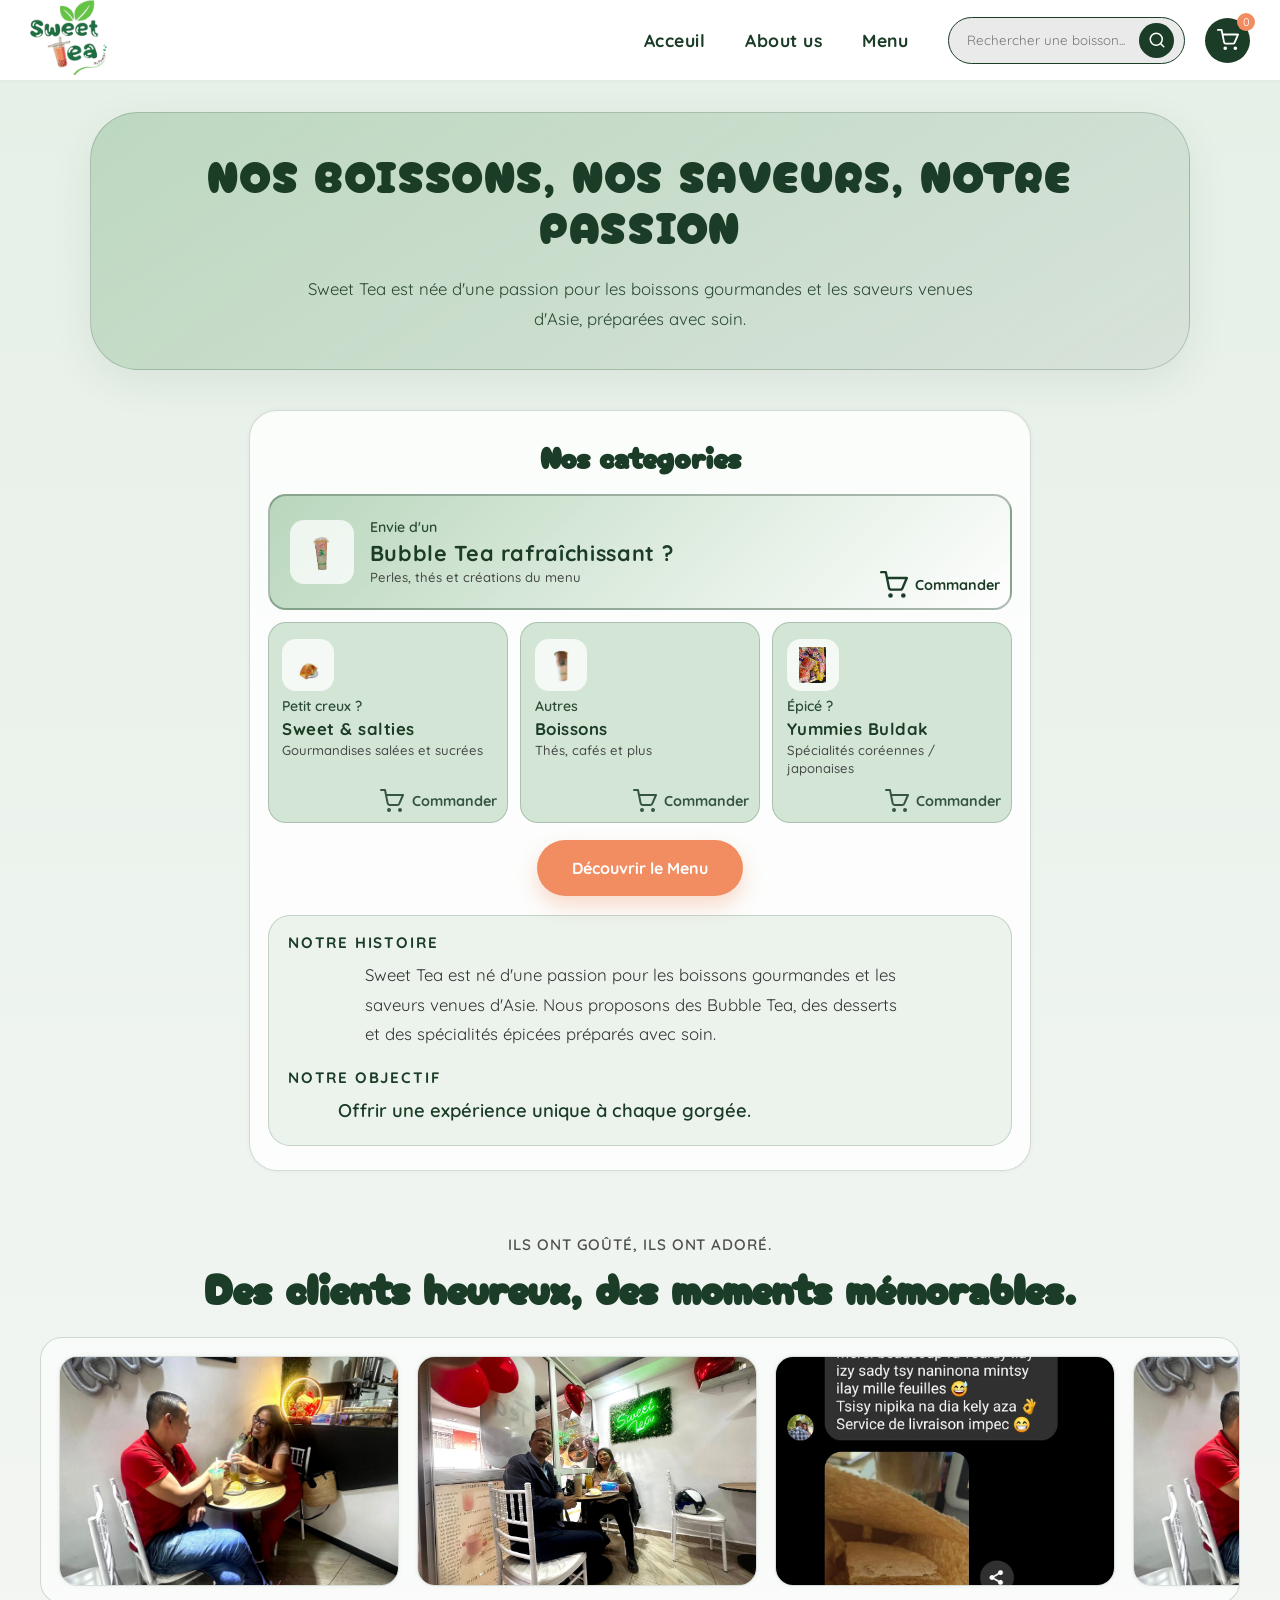
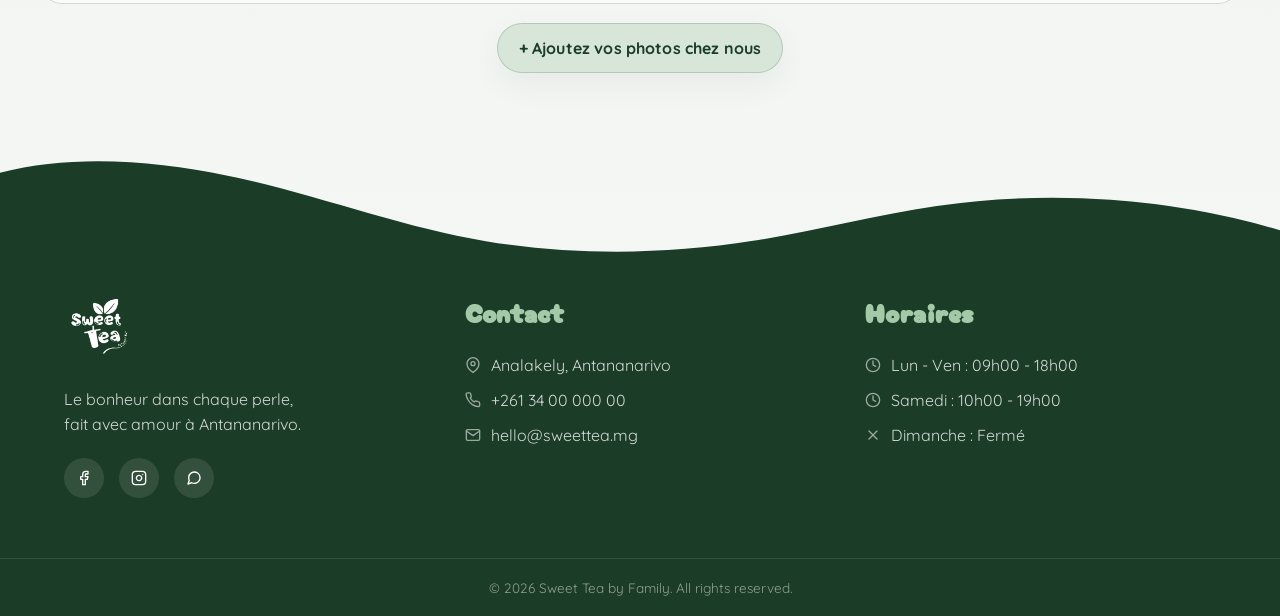
==== commit bb298020: "MAJ ABOUTUS" ====
--- a/aboutUs.html
+++ b/aboutUs.html
@@ -1,201 +1,303 @@
 <!doctype html>
 <html lang="fr">
-  <head>
-    <meta charset="UTF-8" />
-    <meta name="viewport" content="width=device-width, initial-scale=1.0" />
-    <link rel="shortcut icon" href="assets/img/logo-sans-fond.png" type="image/x-icon" />
-    <link rel="stylesheet" href="assets/css/index.css" />
-    <link rel="stylesheet" href="assets/css/colors.css" />
-    <link rel="stylesheet" href="assets/css/navbar.css" />
-    <link rel="stylesheet" href="assets/css/footer.css" />
-    <link rel="stylesheet" href="assets/css/aboutUs.css" />
-    <title>Sweet Tea - About us</title>
-  </head>
-
-  <body class="about-page">
-    <header>
-      <a href="index.html"><img src="assets/img/logo-sans-fond.png" alt="logo de sweet tea" /></a>
-      <nav class="header-nav">
-        <ul class="header-links">
-          <li class="header-list-links"><a href="#">Accueill</a></li>
-          <li class="header-list-links"><a href="aboutUs.html">About us</a></li>
-          <li class="header-list-links"><a href="menu.html">Menu</a></li>
+
+<head>
+  <meta charset="UTF-8" />
+  <meta name="viewport" content="width=device-width, initial-scale=1.0" />
+  <link rel="shortcut icon" href="assets/img/logo-sans-fond.png" type="image/x-icon" />
+  <link rel="stylesheet" href="assets/css/index.css" />
+  <link rel="stylesheet" href="assets/css/colors.css" />
+  <link rel="stylesheet" href="assets/css/navbar.css" />
+  <link rel="stylesheet" href="assets/css/footer.css" />
+  <link rel="stylesheet" href="assets/css/aboutUs.css" />
+  <title>Sweet Tea - About us</title>
+</head>
+
+<body class="about-page">
+  <header>
+    <a href="index.html"><img src="assets/img/logo-sans-fond.png" alt="logo de sweet tea" /></a>
+    <button class="burger" type="button" aria-label="Ouvrir le menu" aria-expanded="false">
+      <span></span>
+      <span></span>
+      <span></span>
+    </button>
+    <nav class="header-nav">
+      <ul class="header-links">
+        <li class="header-list-links"><a href="index.html">Acceuil</a></li>
+        <li class="header-list-links"><a href="aboutUs.html">About us</a></li>
+        <li class="header-list-links"><a href="menu.html">Menu</a></li>
+      </ul>
+      <div class="header-actions">
+        <div class="search-bar">
+          <input type="text" placeholder="Rechercher une boisson..." />
+          <button type="button" aria-label="Search">
+            <svg xmlns="http://www.w3.org/2000/svg" width="18" height="18" viewBox="0 0 24 24" fill="none" stroke="currentColor" stroke-width="2" stroke-linecap="round" stroke-linejoin="round">
+              <circle cx="11" cy="11" r="8" />
+              <line x1="21" y1="21" x2="16.65" y2="16.65" />
+            </svg>
+          </button>
+        </div>
+        <div class="cart">
+          <button class="cart-btn" type="button" aria-label="Panier">
+            <svg xmlns="http://www.w3.org/2000/svg" width="22" height="22" viewBox="0 0 24 24" fill="none" stroke="currentColor" stroke-width="2" stroke-linecap="round" stroke-linejoin="round">
+              <circle cx="9" cy="21" r="1" />
+              <circle cx="20" cy="21" r="1" />
+              <path d="M1 1h4l2.68 13.39a2 2 0 0 0 2 1.61h7.72a2 2 0 0 0 2-1.61L23 6H6" />
+            </svg>
+            <span class="cart-count">0</span>
+          </button>
+        </div>
+      </div>
+    </nav>
+  </header>
+
+  <main class="about-main">
+    <section class="about-hero">
+      <div class="about-hero-inner">
+        <h1 class="about-title">Nos boissons, nos saveurs, notre passion</h1>
+        <p class="about-hero-intro">
+          Sweet Tea est née d'une passion pour les boissons gourmandes et les
+          saveurs venues d'Asie, préparées avec soin.
+        </p>
+      </div>
+    </section>
+
+    <section class="about-showcase">
+      <aside class="side side-left" aria-label="Nos Bubble Tea">
+        <div class="half-wheel half-wheel-left">
+          <a class="half-wheel-title" href="menu.html#boissons">Nos Bubble Tea — <span class="half-wheel-link">Bubble Tea rafraîchissant</span></a>
+          <div class="ring ring-left" aria-hidden="true">
+            <img class="ring-item" src="assets/img/products/bubbleTea2-removebg-preview.png" alt="" />
+            <img class="ring-item" src="assets/img/products/chesseTea-removebg-preview.png" alt="" />
+            <img class="ring-item" src="assets/img/products/oreo-removebg-preview.png" alt="" />
+            <img class="ring-item" src="assets/img/products/latteCoco-removebg-preview.png" alt="" />
+          </div>
+        </div>
+      </aside>
+
+      <section class="center" aria-label="Nos categories">
+        <div class="center-card">
+          <h2 class="center-title">Nos categories</h2>
+          <div class="center-actions">
+            <a href="menu.html#boissons" class="action-card action-card-featured">
+              <span class="action-card-icon" aria-hidden="true">
+                <img
+                  class="action-card-icone"
+                  src="assets/img/products/bubbleTea2-removebg-preview.png"
+                  alt=""
+                />
+              </span>
+              <span class="action-card-body">
+                <span class="action-card-kicker">Envie d'un</span>
+                <strong class="action-card-strong">Bubble Tea rafraîchissant ?</strong>
+                <em class="action-card-em">Perles, thés et créations du menu</em>
+              </span>
+              <span class="action-card-cart" aria-hidden="true">
+                <svg xmlns="http://www.w3.org/2000/svg" width="26" height="26" viewBox="0 0 24 24" fill="none" stroke="currentColor" stroke-width="2" stroke-linecap="round" stroke-linejoin="round">
+                  <circle cx="9" cy="21" r="1" />
+                  <circle cx="20" cy="21" r="1" />
+                  <path d="M1 1h4l2.68 13.39a2 2 0 0 0 2 1.61h7.72a2 2 0 0 0 2-1.61L23 6H6" />
+                </svg>
+                <span class="texte-commander">Commander</span>
+              </span>
+            </a>
+            <a href="menu.html#gourmandises" class="action-card">
+              <span class="action-card-icon" aria-hidden="true">
+                <img class="action-card-icone" src="assets/img/products/croissant-removebg-preview.png" alt="" />
+              </span>
+              <span class="action-card-body">
+                <span class="action-card-kicker">Petit creux ?</span>
+                <strong class="action-card-strong">Sweet &amp; salties</strong>
+                <em class="action-card-em">Gourmandises salées et sucrées</em>
+              </span>
+              <span class="action-card-cart" aria-hidden="true">
+                <svg xmlns="http://www.w3.org/2000/svg" width="24" height="24" viewBox="0 0 24 24" fill="none" stroke="currentColor" stroke-width="2" stroke-linecap="round" stroke-linejoin="round">
+                  <circle cx="9" cy="21" r="1" />
+                  <circle cx="20" cy="21" r="1" />
+                  <path d="M1 1h4l2.68 13.39a2 2 0 0 0 2 1.61h7.72a2 2 0 0 0 2-1.61L23 6H6" />
+                </svg>
+                <span class="texte-commander">Commander</span>
+              </span>
+            </a>
+            <a href="menu.html#autre_boisson" class="action-card">
+              <span class="action-card-icon" aria-hidden="true">
+                <img class="action-card-icone" src="assets/img/products/latteCoco-removebg-preview.png" alt="" />
+              </span>
+              <span class="action-card-body">
+                <span class="action-card-kicker">Autres</span>
+                <strong class="action-card-strong">Boissons</strong>
+                <em class="action-card-em">Thés, cafés et plus</em>
+              </span>
+              <span class="action-card-cart" aria-hidden="true">
+                <svg xmlns="http://www.w3.org/2000/svg" width="24" height="24" viewBox="0 0 24 24" fill="none" stroke="currentColor" stroke-width="2" stroke-linecap="round" stroke-linejoin="round">
+                  <circle cx="9" cy="21" r="1" />
+                  <circle cx="20" cy="21" r="1" />
+                  <path d="M1 1h4l2.68 13.39a2 2 0 0 0 2 1.61h7.72a2 2 0 0 0 2-1.61L23 6H6" />
+                </svg>
+                <span class="texte-commander">Commander</span>
+              </span>
+            </a>
+            <a href="menu.html#buldak" class="action-card">
+              <span class="action-card-icon" aria-hidden="true">
+                <img class="action-card-icone" src="assets/img/products/buldaks.jpg" alt="" />
+              </span>
+              <span class="action-card-body">
+                <span class="action-card-kicker">Épicé ?</span>
+                <strong class="action-card-strong">Yummies Buldak</strong>
+                <em class="action-card-em">Spécialités coréennes / japonaises</em>
+              </span>
+              <span class="action-card-cart" aria-hidden="true">
+                <svg xmlns="http://www.w3.org/2000/svg" width="24" height="24" viewBox="0 0 24 24" fill="none" stroke="currentColor" stroke-width="2" stroke-linecap="round" stroke-linejoin="round">
+                  <circle cx="9" cy="21" r="1" />
+                  <circle cx="20" cy="21" r="1" />
+                  <path d="M1 1h4l2.68 13.39a2 2 0 0 0 2 1.61h7.72a2 2 0 0 0 2-1.61L23 6H6" />
+                </svg>
+                <span class="texte-commander">Commander</span>
+              </span>
+            </a>
+          </div>
+
+          <div class="about-menu-cta">
+            <a href="menu.html" class="btn-primary">Découvrir le Menu</a>
+          </div>
+
+          <div class="bloc-histoire">
+            <h2 class="about-story-label">Notre histoire</h2>
+            <p class="about-story-text">
+              Sweet Tea est né d'une passion pour les boissons gourmandes et les saveurs venues d'Asie.
+              Nous proposons des Bubble Tea, des desserts et des spécialités épicées préparés avec soin.
+            </p>
+            <h2 class="about-story-label">Notre objectif</h2>
+            <p class="about-story-text about-story-highlight">
+              Offrir une expérience unique à chaque gorgée.
+            </p>
+          </div>
+        </div>
+      </section>
+
+      <aside class="side side-right" aria-label="Nos Yummy Food">
+        <div class="half-wheel half-wheel-right">
+          <a class="half-wheel-title half-wheel-title-right" href="menu.html#gourmandises">Nos YUMMY Food — <span class="half-wheel-link">Voir les gourmandises</span></a>
+          <div class="ring ring-right" aria-hidden="true">
+            <img class="ring-item" src="assets/img/products/somosa-removebg-preview.png" alt="" />
+            <img class="ring-item" src="assets/img/products/pateAChou2-removebg-preview.png" alt="" />
+            <img class="ring-item" src="assets/img/products/croissant-removebg-preview.png" alt="" />
+            <img class="ring-item" src="assets/img/products/vapeurDog-removebg-preview.png" alt="" />
+          </div>
+        </div>
+      </aside>
+    </section>
+
+    <section class="reviews">
+      <p class="reviews-kicker">Ils ont goûté, ils ont adoré.</p>
+      <h2 class="reviews-title">Des clients heureux, des moments mémorables.</h2>
+      <div class="reviews-carousel" aria-label="Photos clients">
+        <div class="reviews-track">
+          <img src="assets/img/reviews/love.jpg" alt="Clients au Sweet Tea" />
+          <img src="assets/img/reviews/pepepe.jpg" alt="Ambiance du salon" />
+          <img src="assets/img/reviews/screen.jpg" alt="Avis client" />
+          <img src="assets/img/reviews/love.jpg" alt="" aria-hidden="true" />
+          <img src="assets/img/reviews/pepepe.jpg" alt="" aria-hidden="true" />
+          <img src="assets/img/reviews/screen.jpg" alt="" aria-hidden="true" />
+        </div>
+      </div>
+
+      <div class="participation-photos">+ Ajoutez vos photos chez nous</div>
+    </section>
+  </main>
+
+  <div class="footer-wave">
+    <svg data-name="Layer 1" xmlns="http://www.w3.org/2000/svg" viewBox="0 0 1200 120" preserveAspectRatio="none">
+      <path d="M321.39,56.44c58-10.79,114.16-30.13,172-41.86,82.39-16.72,168.19-17.73,250.45-.39C823.78,31,906.67,72,985.66,92.83c70.05,18.48,146.53,26.09,214.34,3V0H0V27.35A600.21,600.21,0,0,0,321.39,56.44Z" class="shape-fill"></path>
+    </svg>
+  </div>
+
+  <footer>
+    <div class="footer-container">
+      <div class="footer-column footer-brand">
+        <img src="assets/img/logo-sans-fond.png" alt="Logo Sweet Tea" class="footer-logo" />
+        <p>
+          Le bonheur dans chaque perle, <br />
+          fait avec amour à Antananarivo.
+        </p>
+        <div class="social-links">
+          <a href="#" class="social-icon" aria-label="Facebook">
+            <svg xmlns="http://www.w3.org/2000/svg" width="16" height="16" viewBox="0 0 24 24" fill="none" stroke="currentColor" stroke-width="2" stroke-linecap="round" stroke-linejoin="round">
+              <path d="M18 2h-3a5 5 0 0 0-5 5v3H7v4h3v8h4v-8h3l1-4h-4V7a1 1 0 0 1 1-1h3z" />
+            </svg>
+          </a>
+          <a href="#" class="social-icon" aria-label="Instagram">
+            <svg xmlns="http://www.w3.org/2000/svg" width="16" height="16" viewBox="0 0 24 24" fill="none" stroke="currentColor" stroke-width="2" stroke-linecap="round" stroke-linejoin="round">
+              <rect x="2" y="2" width="20" height="20" rx="5" ry="5" />
+              <path d="M16 11.37A4 4 0 1 1 12.63 8 4 4 0 0 1 16 11.37z" />
+              <line x1="17.5" y1="6.5" x2="17.51" y2="6.5" />
+            </svg>
+          </a>
+          <a href="#" class="social-icon" aria-label="WhatsApp">
+            <svg xmlns="http://www.w3.org/2000/svg" width="16" height="16" viewBox="0 0 24 24" fill="none" stroke="currentColor" stroke-width="2" stroke-linecap="round" stroke-linejoin="round">
+              <path d="M21 11.5a8.38 8.38 0 0 1-.9 3.8 8.5 8.5 0 0 1-7.6 4.7 8.38 8.38 0 0 1-3.8-.9L3 21l1.9-5.7a8.38 8.38 0 0 1-.9-3.8 8.5 8.5 0 0 1 4.7-7.6 8.38 8.38 0 0 1 3.8-.9h.5a8.48 8.48 0 0 1 8 8v.5z" />
+            </svg>
+          </a>
+        </div>
+      </div>
+      <div class="footer-column">
+        <h4>Contact</h4>
+        <ul class="footer-list">
+          <li>
+            <svg class="footer-icon" xmlns="http://www.w3.org/2000/svg" width="16" height="16" viewBox="0 0 24 24" fill="none" stroke="currentColor" stroke-width="2" stroke-linecap="round" stroke-linejoin="round">
+              <path d="M21 10c0 7-9 13-9 13s-9-6-9-13a9 9 0 0 1 18 0z" />
+              <circle cx="12" cy="10" r="3" />
+            </svg>
+            Analakely, Antananarivo
+          </li>
+          <li>
+            <svg class="footer-icon" xmlns="http://www.w3.org/2000/svg" width="16" height="16" viewBox="0 0 24 24" fill="none" stroke="currentColor" stroke-width="2" stroke-linecap="round" stroke-linejoin="round">
+              <path d="M22 16.92v3a2 2 0 0 1-2.18 2 19.79 19.79 0 0 1-8.63-3.07A19.5 19.5 0 0 1 4.69 12 19.79 19.79 0 0 1 1.65 3.55 2 2 0 0 1 3.64 1.36h3a2 2 0 0 1 2 1.72c.127.96.361 1.903.7 2.81a2 2 0 0 1-.45 2.11L7.91 9a16 16 0 0 0 6 6l.91-.91a2 2 0 0 1 2.11-.45c.907.339 1.85.573 2.81.7A2 2 0 0 1 21.73 16.92z" />
+            </svg>
+            +261 34 00 000 00
+          </li>
+          <li>
+            <svg class="footer-icon" xmlns="http://www.w3.org/2000/svg" width="16" height="16" viewBox="0 0 24 24" fill="none" stroke="currentColor" stroke-width="2" stroke-linecap="round" stroke-linejoin="round">
+              <path d="M4 4h16c1.1 0 2 .9 2 2v12c0 1.1-.9 2-2 2H4c-1.1 0-2-.9-2-2V6c0-1.1.9-2 2-2z" />
+              <polyline points="22,6 12,13 2,6" />
+            </svg>
+            hello@sweettea.mg
+          </li>
         </ul>
-
-        <div class="header-actions">
-          <div class="search-bar">
-            <input type="text" placeholder="Rechercher une boisson..." />
-            <button aria-label="Search">
-              <svg xmlns="http://www.w3.org/2000/svg" width="18" height="18" viewBox="0 0 24 24" fill="none" stroke="currentColor" stroke-width="2" stroke-linecap="round" stroke-linejoin="round">
-                <circle cx="11" cy="11" r="8" />
-                <line x1="21" y1="21" x2="16.65" y2="16.65" />
-              </svg>
-            </button>
-          </div>
-
-          <div class="cart">
-            <button class="cart-btn" aria-label="Panier">
-              <svg xmlns="http://www.w3.org/2000/svg" width="22" height="22" viewBox="0 0 24 24" fill="none" stroke="currentColor" stroke-width="2" stroke-linecap="round" stroke-linejoin="round">
-                <circle cx="9" cy="21" r="1" />
-                <circle cx="20" cy="21" r="1" />
-                <path d="M1 1h4l2.68 13.39a2 2 0 0 0 2 1.61h7.72a2 2 0 0 0 2-1.61L23 6H6" />
-              </svg>
-              <span class="cart-count">0</span>
-            </button>
-          </div>
-        </div>
-      </nav>
-    </header>
-
-    <main class="about-main">
-      <section class="about-hero">
-        <div class="about-hero-inner">
-          <h1 class="about-title">Decouvrez tout sur nous ici</h1>
-          <p class="about-subtitle">Decouvrez l'univers Sweet Tea : des boissons gourmandes et des saveurs uniques preparees avec passion.</p>
-        </div>
-      </section>
-
-      <section class="about-showcase">
-        <aside class="side side-left" aria-label="Nos Bubble Tea">
-          <div class="half-wheel half-wheel-left">
-            <div class="half-wheel-title">Nos Bubble Tea</div>
-            <div class="ring ring-left" aria-hidden="true">
-              <img class="ring-item" src="assets/img/products/bubbleTea2-removebg-preview.png" alt="" />
-              <img class="ring-item" src="assets/img/products/chesseTea-removebg-preview.png" alt="" />
-              <img class="ring-item" src="assets/img/products/oreo-removebg-preview.png" alt="" />
-              <img class="ring-item" src="assets/img/products/latteCoco-removebg-preview.png" alt="" />
-            </div>
-          </div>
-        </aside>
-
-        <section class="center" aria-label="Decouverte produits">
-          <div class="center-card">
-            <h2 class="center-title">Nos categories</h2>
-            <div class="center-actions" aria-label="Categories">
-              <div class="action-card"><span>Tous nos</span><strong>BUBBLE TEA</strong><em>ICI</em></div>
-              <div class="action-card"><span>Tous nos</span><strong>SWEET and SALTIES</strong><em>ICI</em></div>
-              <div class="action-card"><span>Autre</span><strong>Boissons</strong></div>
-              <div class="action-card wide"><span>Tous nos</span><strong>YUMMIES BUKDAK</strong><em>ICI</em></div>
-            </div>
-          </div>
-        </section>
-
-        <aside class="side side-right" aria-label="Nos Yummy Food">
-          <div class="half-wheel half-wheel-right">
-            <div class="half-wheel-title">Nos YUMMY Food</div>
-            <div class="ring ring-right" aria-hidden="true">
-              <img class="ring-item" src="assets/img/products/somosa-removebg-preview.png" alt="" />
-              <img class="ring-item" src="assets/img/products/pateAChou2-removebg-preview.png" alt="" />
-              <img class="ring-item" src="assets/img/products/croissant-removebg-preview.png" alt="" />
-              <img class="ring-item" src="assets/img/products/vapeurDog-removebg-preview.png" alt="" />
-            </div>
-          </div>
-        </aside>
-      </section>
-
-      <section class="reviews">
-        <p class="reviews-kicker">Ils ont goute, ils ont adore.</p>
-        <h2 class="reviews-title">Des clients heureux, des moments memorables.</h2>
-        <div class="reviews-row" aria-label="Photos clients">
-          <img src="assets/img/reviews/love.jpg" alt="Client 1" />
-          <img src="assets/img/reviews/pepepe.jpg" alt="Client 2" />
-          <img src="assets/img/reviews/screen.jpg" alt="Client 3" />
-        </div>
-      </section>
-    </main>
-
-    <div class="footer-wave">
-      <svg data-name="Layer 1" xmlns="http://www.w3.org/2000/svg" viewBox="0 0 1200 120" preserveAspectRatio="none">
-        <path d="M321.39,56.44c58-10.79,114.16-30.13,172-41.86,82.39-16.72,168.19-17.73,250.45-.39C823.78,31,906.67,72,985.66,92.83c70.05,18.48,146.53,26.09,214.34,3V0H0V27.35A600.21,600.21,0,0,0,321.39,56.44Z" class="shape-fill"></path>
-      </svg>
+      </div>
+      <div class="footer-column">
+        <h4>Horaires</h4>
+        <ul class="footer-list">
+          <li>
+            <svg class="footer-icon" xmlns="http://www.w3.org/2000/svg" width="16" height="16" viewBox="0 0 24 24" fill="none" stroke="currentColor" stroke-width="2" stroke-linecap="round" stroke-linejoin="round">
+              <circle cx="12" cy="12" r="10" />
+              <polyline points="12 6 12 12 16 14" />
+            </svg>
+            Lun - Ven : 09h00 - 18h00
+          </li>
+          <li>
+            <svg class="footer-icon" xmlns="http://www.w3.org/2000/svg" width="16" height="16" viewBox="0 0 24 24" fill="none" stroke="currentColor" stroke-width="2" stroke-linecap="round" stroke-linejoin="round">
+              <circle cx="12" cy="12" r="10" />
+              <polyline points="12 6 12 12 16 14" />
+            </svg>
+            Samedi : 10h00 - 19h00
+          </li>
+          <li>
+            <svg class="footer-icon" xmlns="http://www.w3.org/2000/svg" width="16" height="16" viewBox="0 0 24 24" fill="none" stroke="currentColor" stroke-width="2" stroke-linecap="round" stroke-linejoin="round">
+              <line x1="18" y1="6" x2="6" y2="18" />
+              <line x1="6" y1="6" x2="18" y2="18" />
+            </svg>
+            Dimanche : Fermé
+          </li>
+        </ul>
+      </div>
     </div>
-
-    <footer>
-      <div class="footer-container">
-        <div class="footer-column footer-brand">
-          <img src="assets/img/logo-sans-fond.png" alt="Logo Sweet Tea" class="footer-logo" />
-          <p>
-            Le bonheur dans chaque perle, <br />
-            fait avec amour à Antananarivo.
-          </p>
-          <div class="social-links">
-            <a href="#" class="social-icon" aria-label="Facebook">
-              <svg xmlns="http://www.w3.org/2000/svg" width="16" height="16" viewBox="0 0 24 24" fill="none" stroke="currentColor" stroke-width="2" stroke-linecap="round" stroke-linejoin="round">
-                <path d="M18 2h-3a5 5 0 0 0-5 5v3H7v4h3v8h4v-8h3l1-4h-4V7a1 1 0 0 1 1-1h3z" />
-              </svg>
-            </a>
-            <a href="#" class="social-icon" aria-label="Instagram">
-              <svg xmlns="http://www.w3.org/2000/svg" width="16" height="16" viewBox="0 0 24 24" fill="none" stroke="currentColor" stroke-width="2" stroke-linecap="round" stroke-linejoin="round">
-                <rect x="2" y="2" width="20" height="20" rx="5" ry="5" />
-                <path d="M16 11.37A4 4 0 1 1 12.63 8 4 4 0 0 1 16 11.37z" />
-                <line x1="17.5" y1="6.5" x2="17.51" y2="6.5" />
-              </svg>
-            </a>
-            <a href="#" class="social-icon" aria-label="WhatsApp">
-              <svg xmlns="http://www.w3.org/2000/svg" width="16" height="16" viewBox="0 0 24 24" fill="none" stroke="currentColor" stroke-width="2" stroke-linecap="round" stroke-linejoin="round">
-                <path d="M21 11.5a8.38 8.38 0 0 1-.9 3.8 8.5 8.5 0 0 1-7.6 4.7 8.38 8.38 0 0 1-3.8-.9L3 21l1.9-5.7a8.38 8.38 0 0 1-.9-3.8 8.5 8.5 0 0 1 4.7-7.6 8.38 8.38 0 0 1 3.8-.9h.5a8.48 8.48 0 0 1 8 8v.5z" />
-              </svg>
-            </a>
-          </div>
-        </div>
-
-        <div class="footer-column">
-          <h4>Contact</h4>
-          <ul class="footer-list">
-            <li>
-              <svg class="footer-icon" xmlns="http://www.w3.org/2000/svg" width="16" height="16" viewBox="0 0 24 24" fill="none" stroke="currentColor" stroke-width="2" stroke-linecap="round" stroke-linejoin="round">
-                <path d="M21 10c0 7-9 13-9 13s-9-6-9-13a9 9 0 0 1 18 0z" />
-                <circle cx="12" cy="10" r="3" />
-              </svg>
-              Analakely, Antananarivo
-            </li>
-            <li>
-              <svg class="footer-icon" xmlns="http://www.w3.org/2000/svg" width="16" height="16" viewBox="0 0 24 24" fill="none" stroke="currentColor" stroke-width="2" stroke-linecap="round" stroke-linejoin="round">
-                <path d="M22 16.92v3a2 2 0 0 1-2.18 2 19.79 19.79 0 0 1-8.63-3.07A19.5 19.5 0 0 1 4.69 12 19.79 19.79 0 0 1 1.65 3.55 2 2 0 0 1 3.64 1.36h3a2 2 0 0 1 2 1.72c.127.96.361 1.903.7 2.81a2 2 0 0 1-.45 2.11L7.91 9a16 16 0 0 0 6 6l.91-.91a2 2 0 0 1 2.11-.45c.907.339 1.85.573 2.81.7A2 2 0 0 1 21.73 16.92z" />
-              </svg>
-              +261 34 00 000 00
-            </li>
-            <li>
-              <svg class="footer-icon" xmlns="http://www.w3.org/2000/svg" width="16" height="16" viewBox="0 0 24 24" fill="none" stroke="currentColor" stroke-width="2" stroke-linecap="round" stroke-linejoin="round">
-                <path d="M4 4h16c1.1 0 2 .9 2 2v12c0 1.1-.9 2-2 2H4c-1.1 0-2-.9-2-2V6c0-1.1.9-2 2-2z" />
-                <polyline points="22,6 12,13 2,6" />
-              </svg>
-              hello@sweettea.mg
-            </li>
-          </ul>
-        </div>
-
-        <div class="footer-column">
-          <h4>Horaires</h4>
-          <ul class="footer-list">
-            <li>
-              <svg class="footer-icon" xmlns="http://www.w3.org/2000/svg" width="16" height="16" viewBox="0 0 24 24" fill="none" stroke="currentColor" stroke-width="2" stroke-linecap="round" stroke-linejoin="round">
-                <circle cx="12" cy="12" r="10" />
-                <polyline points="12 6 12 12 16 14" />
-              </svg>
-              Lun - Ven : 09h00 - 18h00
-            </li>
-            <li>
-              <svg class="footer-icon" xmlns="http://www.w3.org/2000/svg" width="16" height="16" viewBox="0 0 24 24" fill="none" stroke="currentColor" stroke-width="2" stroke-linecap="round" stroke-linejoin="round">
-                <circle cx="12" cy="12" r="10" />
-                <polyline points="12 6 12 12 16 14" />
-              </svg>
-              Samedi : 10h00 - 19h00
-            </li>
-            <li>
-              <svg class="footer-icon" xmlns="http://www.w3.org/2000/svg" width="16" height="16" viewBox="0 0 24 24" fill="none" stroke="currentColor" stroke-width="2" stroke-linecap="round" stroke-linejoin="round">
-                <line x1="18" y1="6" x2="6" y2="18" />
-                <line x1="6" y1="6" x2="18" y2="18" />
-              </svg>
-              Dimanche : Fermé
-            </li>
-          </ul>
-        </div>
-      </div>
-
-      <div class="footer-bottom">
-        <p>&copy; 2026 Sweet Tea by Family. All rights reserved.</p>
-      </div>
-    </footer>
-  </body>
-</html>+    <div class="footer-bottom">
+      <p>&copy; 2026 Sweet Tea by Family. All rights reserved.</p>
+    </div>
+  </footer>
+
+  <script src="assets/js/burger.js"></script>
+</body>
+
+</html>
--- a/assets/css/index.css
+++ b/assets/css/index.css
@@ -83,7 +83,7 @@
 }
 
 .hero-image img {
-  width: 350px;
+  width: 420px;
   max-width: 100%;
   animation: floating 3s ease-in-out infinite;
 }
--- a/assets/css/aboutUs.css
+++ b/assets/css/aboutUs.css
@@ -1,62 +1,556 @@
-/* ABOUT US page only (header/footer restent ceux de l'index) */
-
-.about-page { background: linear-gradient(180deg, rgba(163, 201, 168, 0.25), rgba(255, 255, 255, 0.2)); }
-.about-main { padding-top: 7rem; padding-left: 2ch; padding-right: 2ch; }
-
-/* HERO */
-.about-hero { display: flex; justify-content: center; margin-bottom: 40px; }
-.about-hero-inner { width: min(1100px, 100%); background: rgba(27, 60, 38, 0.08); border: 1px solid rgba(27, 60, 38, 0.25); border-radius: 28px; padding: 26px 22px; text-align: center; }
-.about-title { font-family: 'Cherry Bomb One', cursive; color: var(--color-primary); font-size: clamp(2.2rem, 4vw, 3.4rem); letter-spacing: 0.5px; margin-bottom: 10px; text-transform: uppercase; }
-.about-subtitle { color: var(--color-text-main); opacity: 0.85; max-width: 65ch; margin: 0 auto; line-height: 1.6; }
-
-/* LAYOUT */
-.about-showcase { width: min(1200px, 100%); margin: 0 auto; display: grid; grid-template-columns: 240px 1fr 240px; gap: 24px; align-items: start; }
-.side { min-height: 520px; }
-
-/* DEMI-ROUES */
-.half-wheel { width: 240px; height: 520px; position: relative; overflow: hidden; }
-.half-wheel-left { margin-left: -2ch; }
-.half-wheel-right { margin-right: -2ch; }
-
-.half-wheel-title { position: absolute; left: 50%; top: 50%; transform: translate(-50%, -50%); width: 160px; text-align: center; background: rgba(255, 255, 255, 0.75); border: 1px solid rgba(27, 60, 38, 0.25); color: var(--color-primary); padding: 14px; border-radius: 16px; font-weight: 700; }
-
-.ring { width: 520px; height: 520px; border-radius: 50%; position: absolute; top: 0; animation: spin 14s linear infinite; }
-.ring-left { left: -280px; }
-.ring-right { right: -280px; animation-direction: reverse; }
-
-.ring-item { width: 110px; height: 110px; object-fit: contain; position: absolute; filter: drop-shadow(0 10px 14px rgba(0, 0, 0, 0.18)); }
-.ring-item:nth-child(1) { top: 10px; left: 50%; transform: translateX(-50%); }
-.ring-item:nth-child(2) { top: 50%; right: 10px; transform: translateY(-50%); }
-.ring-item:nth-child(3) { bottom: 10px; left: 50%; transform: translateX(-50%); }
-.ring-item:nth-child(4) { top: 50%; left: 10px; transform: translateY(-50%); }
-
-@keyframes spin { to { transform: rotate(360deg); } }
-
-/* CENTRE */
-.center { min-height: 520px; }
-.center-card { 
-  background: rgba(255, 255, 255, 0.7); 
-  border: 1px solid rgba(27, 60, 38, 0.22); border-radius: 28px; padding: 22px 18px; box-shadow: var(--shadow-card); }
-.center-title { font-family: 'Cherry Bomb One', cursive; color: var(--color-primary); font-size: 2.2rem; text-align: center; margin-bottom: 14px; }
-.center-actions { display: grid; grid-template-columns: repeat(3, minmax(0, 1fr)); gap: 12px; }
-.action-card { background: rgba(163, 201, 168, 0.55); border: 1px solid rgba(27, 60, 38, 0.25); border-radius: 16px; padding: 14px 12px; text-align: center; color: var(--color-primary); display: grid; gap: 6px; }
-.action-card span, .action-card em { font-size: 0.95rem; opacity: 0.9; font-style: normal; }
-.action-card strong { font-size: 1.05rem; letter-spacing: 0.4px; }
-.action-card.wide { grid-column: 1 / -1; }
-.center-note { text-align: center; color: var(--color-text-main); opacity: 0.75; margin-top: 10px; }
-
-/* REVIEWS */
-.reviews { width: min(1200px, 100%); margin: 70px auto 20px; text-align: center; }
-.reviews-kicker { color: var(--color-text-main); opacity: 0.85; margin-bottom: 10px; }
-.reviews-title { font-family: 'Cherry Bomb One', cursive; color: var(--color-primary); font-size: clamp(1.9rem, 3.2vw, 2.8rem); margin-bottom: 22px; }
-.reviews-row { display: flex; gap: 18px; justify-content: center; flex-wrap: wrap; }
-.reviews-row img { width: 340px; height: 230px; object-fit: cover; border-radius: 18px; border: 1px solid rgba(27, 60, 38, 0.18); box-shadow: var(--shadow-card); }
-
-/* RESPONSIVE */
+/* Page About Us uniquement (navbar + footer = index) */
+
+.about-page {
+  overflow-x: hidden;
+  background: linear-gradient(
+    180deg,
+    rgba(163, 201, 168, 0.28),
+    rgba(234, 234, 234, 0.35)
+  );
+}
+
+.about-main {
+  padding-top: 7rem;
+  padding-left: 0;
+  padding-right: 0;
+}
+
+/* --- Bloc intro (PJ1) --- */
+.about-hero {
+  display: flex;
+  justify-content: center;
+  margin-bottom: 2.5rem;
+}
+
+.about-hero-inner {
+  width: min(1100px, 100%);
+  padding: 2.25rem 1.75rem;
+  text-align: center;
+  background: linear-gradient(
+    145deg,
+    rgba(163, 201, 168, 0.62),
+    rgba(27, 60, 38, 0.08)
+  );
+  border: 1px solid rgba(27, 60, 38, 0.2);
+  border-radius: 48px;
+  box-shadow: 0 12px 40px rgba(27, 60, 38, 0.08);
+}
+
+.about-title {
+  margin: 0 0 1.5rem;
+  font-family: "Cherry Bomb One", cursive;
+  font-size: clamp(1.75rem, 4vw, 2.75rem);
+  font-weight: 400;
+  line-height: 1.15;
+  letter-spacing: 0.04em;
+  color: var(--color-primary);
+  text-transform: uppercase;
+}
+
+.about-story {
+  max-width: 52rem;
+  margin: 0 auto;
+  text-align: center;
+}
+
+.about-story-label {
+  margin: 1.25rem 0 0.5rem;
+  font-size: 0.95rem;
+  font-weight: 700;
+  letter-spacing: 0.12em;
+  text-transform: uppercase;
+  color: var(--color-primary);
+}
+
+.about-story-label:first-of-type {
+  margin-top: 0;
+}
+
+.about-story-text {
+  margin: 0;
+  font-size: 1.05rem;
+  line-height: 1.75;
+  color: var(--color-text-main);
+}
+
+.about-story-highlight {
+  font-size: 1.15rem;
+  font-weight: 600;
+  color: var(--color-primary);
+}
+
+.about-hero-intro {
+  max-width: 70ch;
+  margin: 0 auto;
+  font-size: 1.05rem;
+  line-height: 1.75;
+  color: var(--color-primary);
+  opacity: 0.92;
+}
+
+/* --- Mise en page (flex) --- */
+.about-showcase {
+  display: flex;
+  justify-content: space-between;
+  align-items: flex-start;
+  gap: 2vw;
+  width: 100vw;
+  margin-left: calc(50% - 50vw);
+  padding: 0;
+}
+
+.side {
+  min-height: 460px;
+  width: clamp(120px, 18vw, 240px);
+}
+
+.center {
+  flex: 1 1 auto;
+  min-width: 0;
+}
+
+/* --- Demi-roues : centre du cercle sur le bord écran --- */
+.half-wheel {
+  position: relative;
+  height: 100%;
+  overflow: hidden;
+  width: 100%;
+}
+
+/* Rayon visible = moitié du diamètre du cercle */
+.half-wheel-left {
+  width: 100%;
+  margin-left: 0;
+}
+
+.half-wheel-right {
+  width: 100%;
+  margin-right: 0;
+}
+
+.ring {
+  position: absolute;
+  width: clamp(260px, 38vw, 520px);
+  height: clamp(260px, 38vw, 520px);
+  border-radius: 50%;
+  top: 50%;
+  pointer-events: none;
+}
+
+.ring-left {
+  left: 0;
+  animation: spin-wheel-left 16s linear infinite;
+}
+
+.ring-right {
+  left: 100%;
+  animation: spin-wheel-right 16s linear infinite;
+}
+
+@keyframes spin-wheel-left {
+  from {
+    transform: translate(-50%, -50%) rotate(0deg);
+  }
+  to {
+    transform: translate(-50%, -50%) rotate(360deg);
+  }
+}
+
+@keyframes spin-wheel-right {
+  from {
+    transform: translate(-50%, -50%) rotate(0deg);
+  }
+  to {
+    transform: translate(-50%, -50%) rotate(-360deg);
+  }
+}
+
+.ring-item {
+  position: absolute;
+  width: clamp(62px, 7vw, 110px);
+  height: clamp(62px, 7vw, 110px);
+  object-fit: contain;
+  filter: drop-shadow(0 8px 14px rgba(0, 0, 0, 0.2));
+  z-index: 2;
+}
+
+.ring-item:nth-child(1) {
+  top: 6%;
+  left: 50%;
+  transform: translateX(-50%);
+}
+
+.ring-item:nth-child(2) {
+  top: 50%;
+  right: 6%;
+  transform: translateY(-50%);
+}
+
+.ring-item:nth-child(3) {
+  bottom: 6%;
+  left: 50%;
+  transform: translateX(-50%);
+}
+
+.ring-item:nth-child(4) {
+  top: 50%;
+  left: 6%;
+  transform: translateY(-50%);
+}
+
+/* Titre au bord intérieur (pas au centre géométrique), au-dessus des images */
+.half-wheel-title {
+  position: absolute;
+  top: 50%;
+  z-index: 4;
+  max-width: 9.5rem;
+  padding: 0.75rem 0.65rem;
+  font-size: 0.82rem;
+  font-weight: 700;
+  line-height: 1.35;
+  text-align: center;
+  text-decoration: none;
+  color: var(--color-primary);
+  background: rgba(255, 255, 255, 0.92);
+  border: 1px solid rgba(27, 60, 38, 0.25);
+  border-radius: 14px;
+  box-shadow: 0 6px 18px rgba(27, 60, 38, 0.12);
+  left: 50%;
+  transform: translate(-50%, -50%);
+}
+
+.half-wheel-left .half-wheel-title {
+  left: 50%;
+  right: auto;
+}
+
+.half-wheel-right .half-wheel-title {
+  left: 50%;
+  right: auto;
+}
+
+.half-wheel-link {
+  display: block;
+  margin-top: 0.35rem;
+  font-size: 0.78rem;
+  font-weight: 600;
+  color: var(--color-accent);
+  text-decoration: underline;
+  text-underline-offset: 2px;
+}
+
+.half-wheel-title:hover .half-wheel-link {
+  color: var(--color-accent-hover);
+}
+
+/* --- Centre : catégories --- */
+.center {
+  min-height: 460px;
+}
+
+.center-card {
+  padding: 1.5rem 1.1rem;
+  background: rgba(255, 255, 255, 0.82);
+  border: 1px solid rgba(27, 60, 38, 0.18);
+  border-radius: 28px;
+  box-shadow: var(--shadow-card);
+}
+
+.about-menu-cta {
+  text-align: center;
+  margin-top: 1.1rem;
+  margin-bottom: 0.9rem;
+}
+
+.bloc-histoire {
+  margin-top: 1.15rem;
+  background: rgba(163, 201, 168, 0.18);
+  border: 1px solid rgba(27, 60, 38, 0.18);
+  border-radius: 22px;
+  padding: 1.1rem 1.2rem;
+}
+
+.bloc-histoire .about-story-text {
+  margin-left: auto;
+  margin-right: auto;
+  max-width: 55ch;
+}
+
+.center-title {
+  margin: 0 0 1rem;
+  font-family: "Cherry Bomb One", cursive;
+  font-size: 1.85rem;
+  text-align: center;
+  color: var(--color-primary);
+}
+
+.center-actions {
+  display: grid;
+  grid-template-columns: repeat(3, minmax(0, 1fr));
+  gap: 12px;
+}
+
+.action-card {
+  position: relative;
+  display: flex;
+  flex-direction: column;
+  align-items: flex-start;
+  gap: 0.35rem;
+  min-height: 100%;
+  padding: 1rem 0.85rem 2.75rem;
+  text-decoration: none;
+  color: var(--color-primary);
+  background: rgba(163, 201, 168, 0.45);
+  border: 1px solid rgba(27, 60, 38, 0.22);
+  border-radius: 18px;
+  transition: transform 0.22s ease, box-shadow 0.22s ease;
+}
+
+.action-card:hover {
+  transform: scale(1.04);
+  box-shadow: 0 10px 28px rgba(27, 60, 38, 0.12);
+}
+
+.action-card-featured {
+  grid-column: 1 / -1;
+  flex-direction: row;
+  align-items: center;
+  gap: 1rem;
+  padding: 1.35rem 1.25rem 1.35rem;
+  background: linear-gradient(
+    135deg,
+    rgba(163, 201, 168, 0.75),
+    rgba(255, 255, 255, 0.65)
+  );
+  border-width: 2px;
+  border-color: rgba(27, 60, 38, 0.35);
+}
+
+.action-card-icon {
+  flex-shrink: 0;
+  display: flex;
+  align-items: center;
+  justify-content: center;
+  width: 3.25rem;
+  height: 3.25rem;
+  color: var(--color-primary);
+  background: rgba(255, 255, 255, 0.75);
+  border-radius: 14px;
+}
+
+.action-card-icone {
+  width: 70%;
+  height: 70%;
+  object-fit: contain;
+  display: block;
+}
+
+.action-card-featured .action-card-icon {
+  width: 4rem;
+  height: 4rem;
+}
+
+.action-card-featured .action-card-icone {
+  width: 75%;
+  height: 75%;
+}
+
+.action-card-body {
+  display: flex;
+  flex: 1;
+  flex-direction: column;
+  gap: 0.2rem;
+  min-width: 0;
+}
+
+.action-card-kicker {
+  font-size: 0.88rem;
+  font-weight: 600;
+  opacity: 0.9;
+}
+
+.action-card-strong {
+  font-size: 1.05rem;
+  font-weight: 800;
+  letter-spacing: 0.03em;
+}
+
+.action-card-featured .action-card-strong {
+  font-size: 1.35rem;
+}
+
+.action-card-em {
+  font-size: 0.82rem;
+  font-style: normal;
+  font-weight: 500;
+  line-height: 1.35;
+  color: var(--color-text-main);
+  opacity: 0.88;
+}
+
+.action-card-cart {
+  position: absolute;
+  right: 0.65rem;
+  bottom: 0.55rem;
+  display: flex;
+  align-items: center;
+  gap: 0.45rem;
+  color: var(--color-primary);
+  opacity: 0.85;
+}
+
+.action-card-featured .action-card-cart {
+  position: absolute;
+  margin-left: 0;
+  opacity: 1;
+}
+
+.action-card-featured .action-card-cart svg {
+  width: 28px;
+  height: 28px;
+}
+
+.action-card-cart svg {
+  width: 24px;
+  height: 24px;
+}
+
+.texte-commander {
+  font-weight: 900;
+  font-size: 0.9rem;
+}
+
+/* --- Satisfaction clients + carrousel --- */
+.reviews {
+  width: min(1200px, 100%);
+  margin: 4rem auto 2rem;
+  text-align: center;
+}
+
+.reviews-kicker {
+  margin: 0 0 0.5rem;
+  font-size: 0.95rem;
+  font-weight: 600;
+  letter-spacing: 0.06em;
+  text-transform: uppercase;
+  color: var(--color-text-main);
+  opacity: 0.85;
+}
+
+.reviews-title {
+  margin: 0 0 1.5rem;
+  font-family: "Cherry Bomb One", cursive;
+  font-size: clamp(1.75rem, 3.5vw, 2.65rem);
+  line-height: 1.2;
+  color: var(--color-primary);
+}
+
+.reviews-carousel {
+  overflow: hidden;
+  border-radius: 22px;
+  border: 1px solid rgba(27, 60, 38, 0.18);
+  background: rgba(255, 255, 255, 0.55);
+}
+
+.reviews-track {
+  display: flex;
+  gap: 18px;
+  width: max-content;
+  padding: 1.1rem;
+  animation: reviews-marquee 28s linear infinite;
+}
+
+.reviews-track:hover {
+  animation-play-state: paused;
+}
+
+.reviews-track img {
+  flex: 0 0 min(340px, 85vw);
+  height: 230px;
+  border-radius: 18px;
+  object-fit: cover;
+  border: 1px solid rgba(27, 60, 38, 0.15);
+  box-shadow: var(--shadow-card);
+}
+
+.participation-photos {
+  display: inline-block;
+  margin-top: 1.2rem;
+  padding: 0.85rem 1.3rem;
+  background: rgba(163, 201, 168, 0.35);
+  border: 1px solid rgba(27, 60, 38, 0.18);
+  border-radius: 999px;
+  color: var(--color-primary);
+  font-weight: 900;
+  letter-spacing: 0.01em;
+  box-shadow: 0 12px 30px rgba(27, 60, 38, 0.06);
+}
+
+@keyframes reviews-marquee {
+  0% {
+    transform: translateX(0);
+  }
+  100% {
+    transform: translateX(calc(-50% - 9px));
+  }
+}
+
+@media (prefers-reduced-motion: reduce) {
+  .reviews-track {
+    animation: none;
+    flex-wrap: wrap;
+    justify-content: center;
+    width: 100%;
+  }
+
+  .ring-left,
+  .ring-right {
+    animation: none;
+  }
+}
+
+/* --- Responsive --- */
 @media (max-width: 980px) {
-  .about-showcase { grid-template-columns: 1fr; }
-  .side, .center { min-height: auto; }
-  .half-wheel { width: 100%; height: 260px; margin-left: 0; margin-right: 0; }
-  .center-actions { grid-template-columns: 1fr; }
-}
-
+  .about-showcase {
+    flex-direction: column;
+    width: 100%;
+    margin-left: 0;
+    gap: 1rem;
+  }
+
+  .side,
+  .center {
+    min-height: auto;
+  }
+
+  .side {
+    width: 100%;
+  }
+
+  .half-wheel {
+    height: 280px;
+  }
+
+  .half-wheel-left,
+  .half-wheel-right {
+    width: 100%;
+    margin-left: 0;
+    margin-right: 0;
+  }
+
+  .center-actions {
+    grid-template-columns: 1fr;
+  }
+
+  .action-card-featured {
+    flex-direction: column;
+    align-items: flex-start;
+  }
+
+  .action-card-featured .action-card-cart {
+    position: absolute;
+    right: 0.65rem;
+    bottom: 0.55rem;
+    margin-left: 0;
+  }
+}
